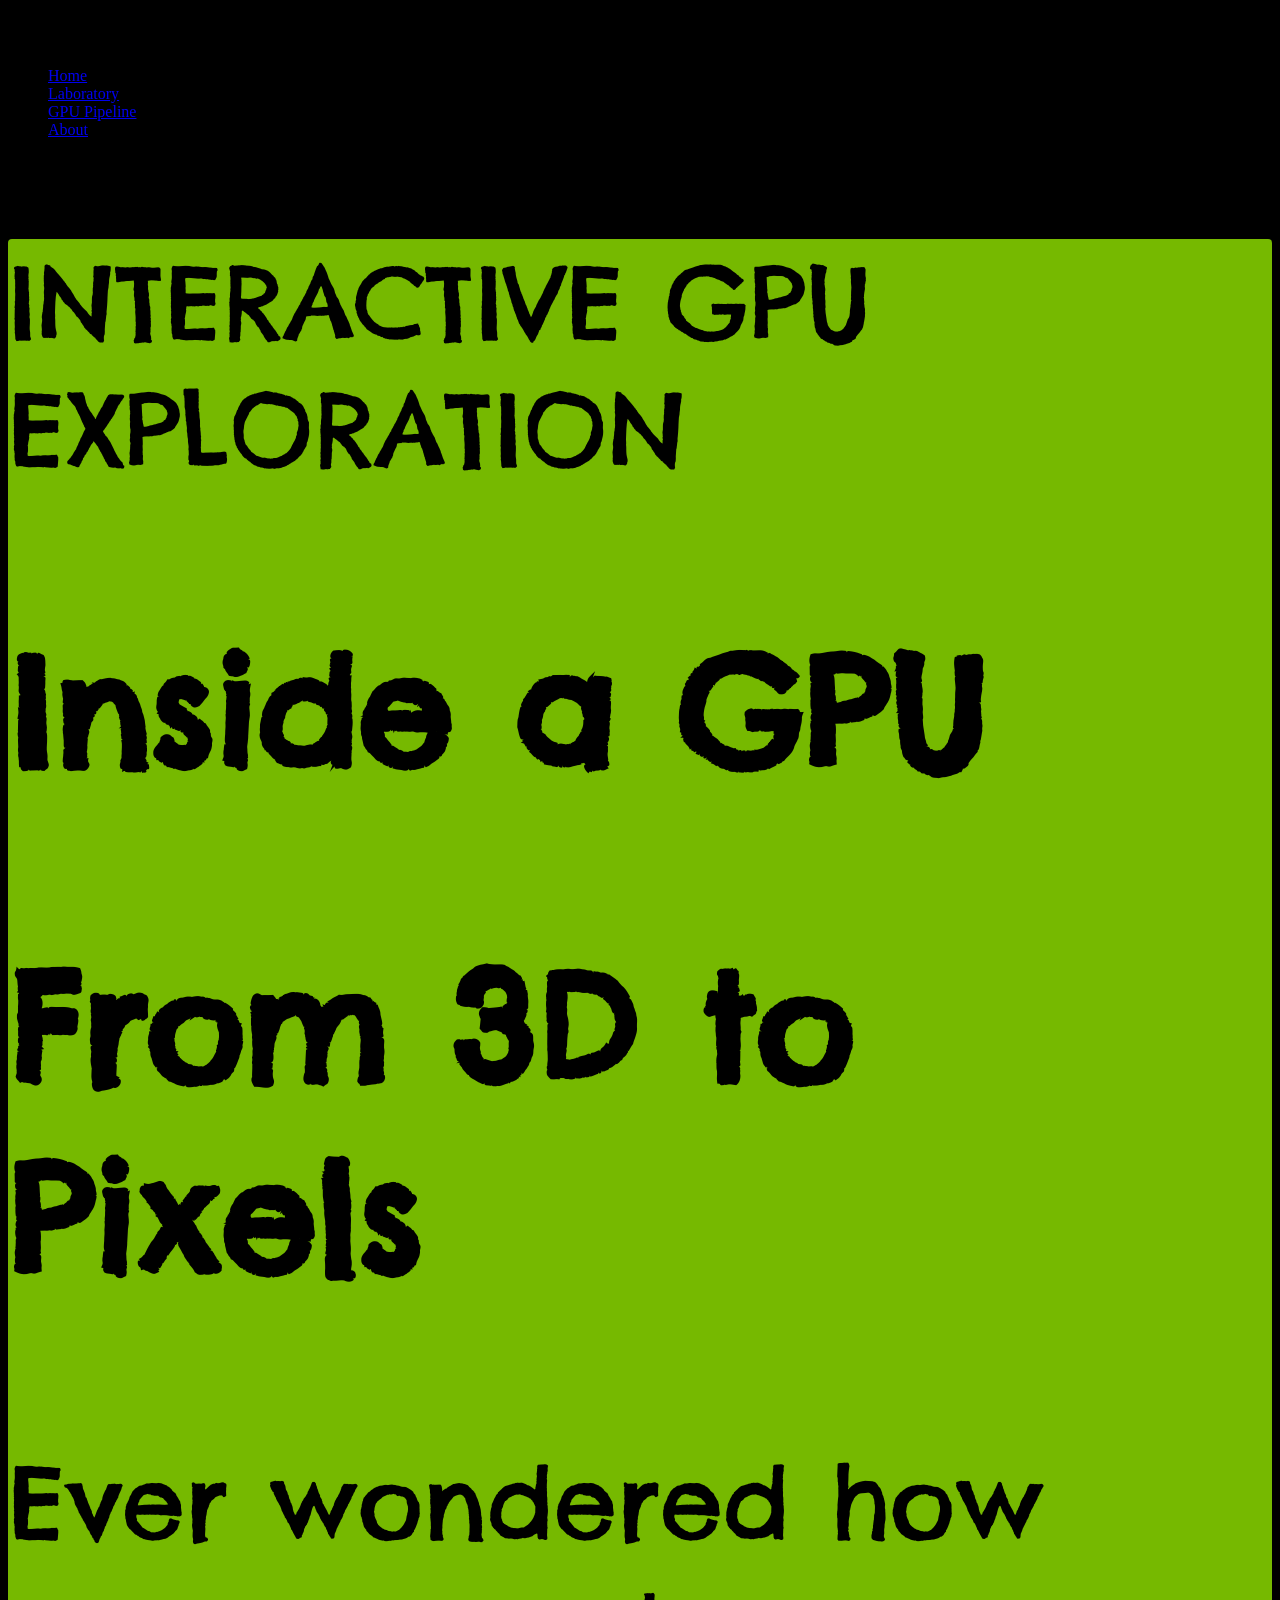
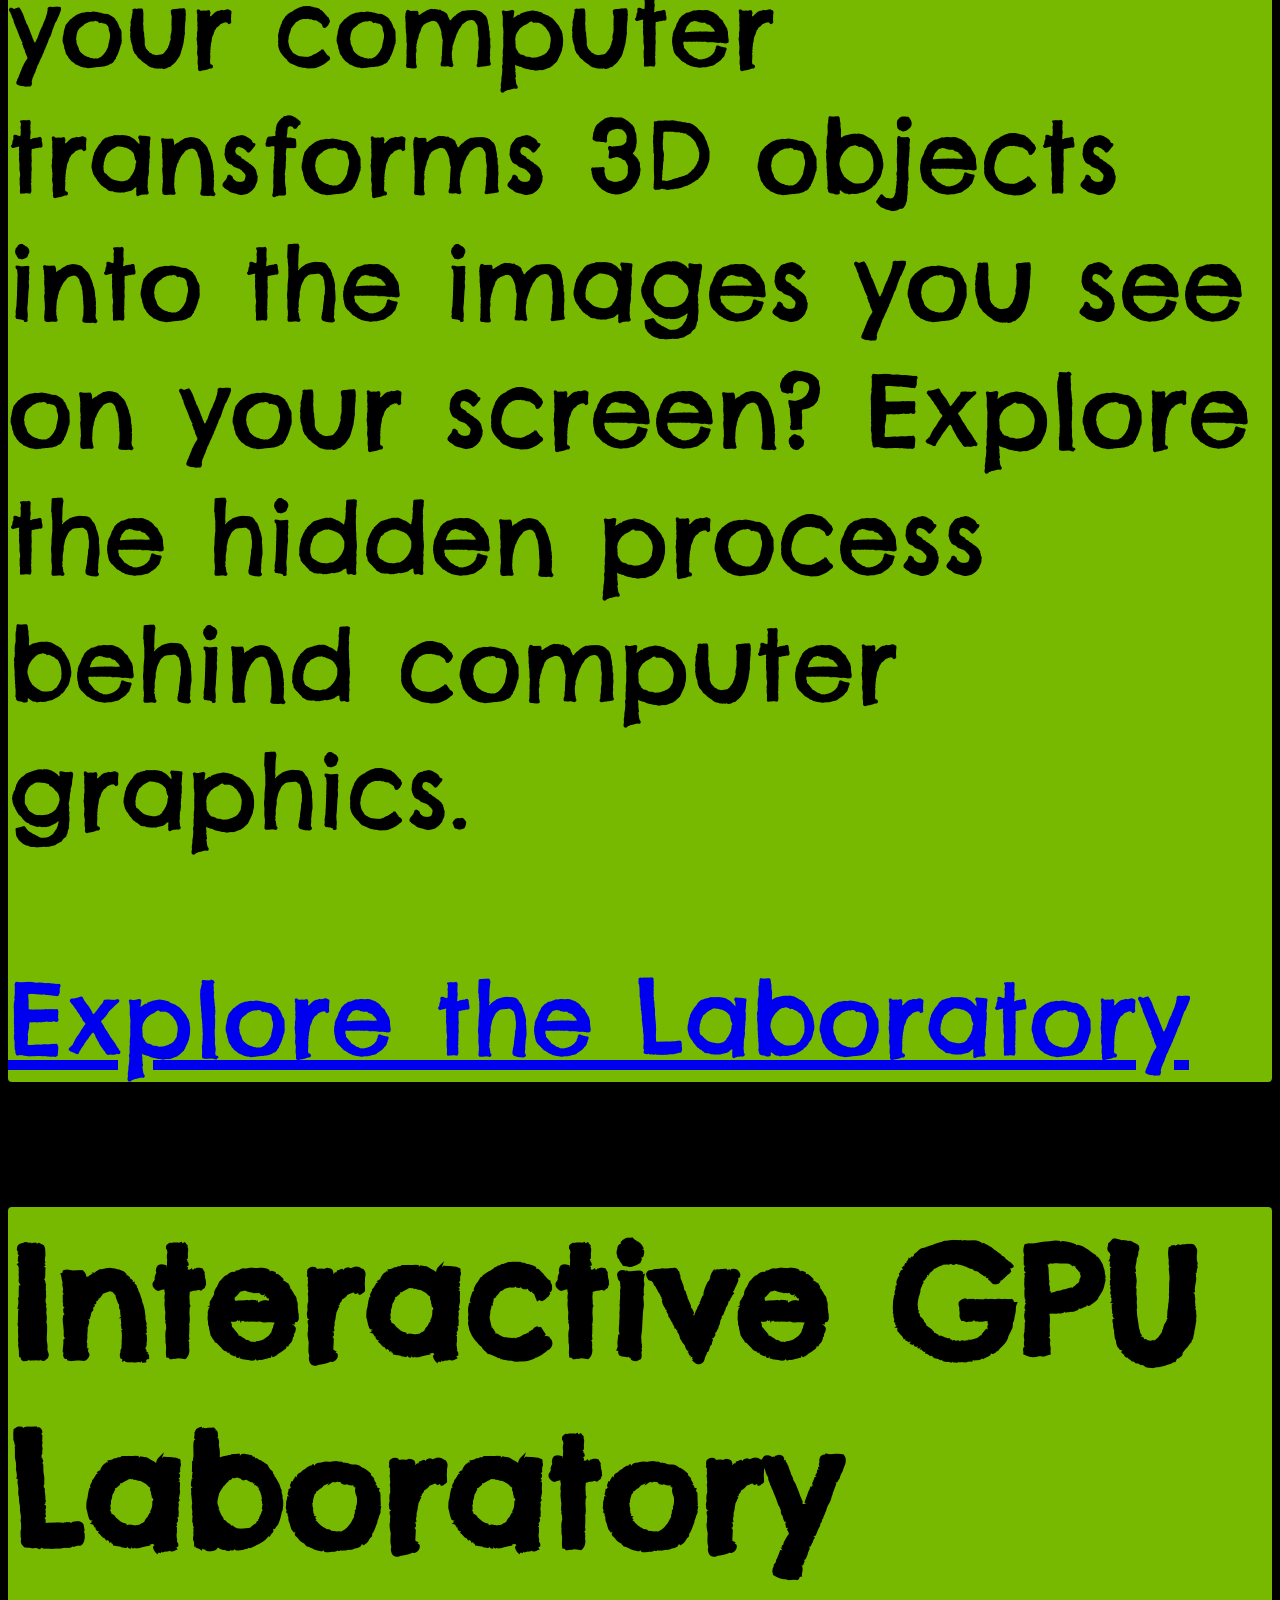
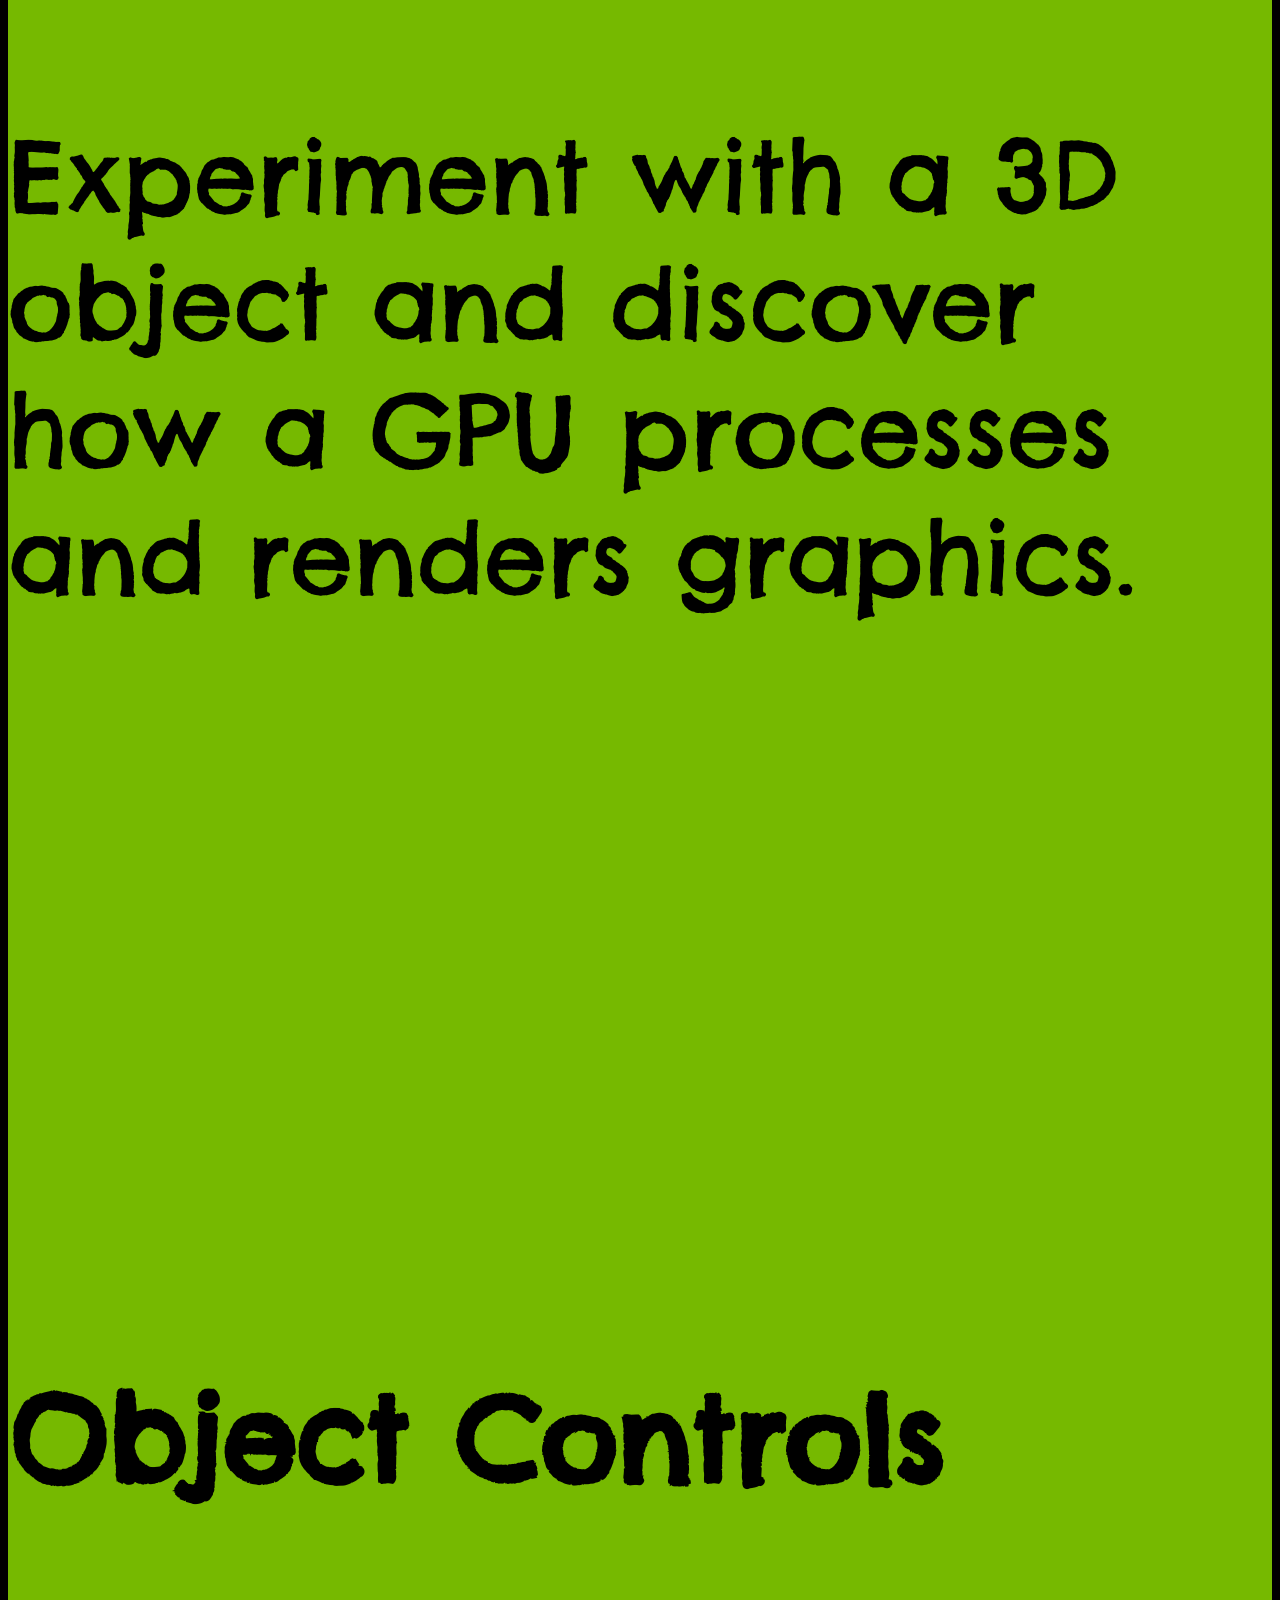
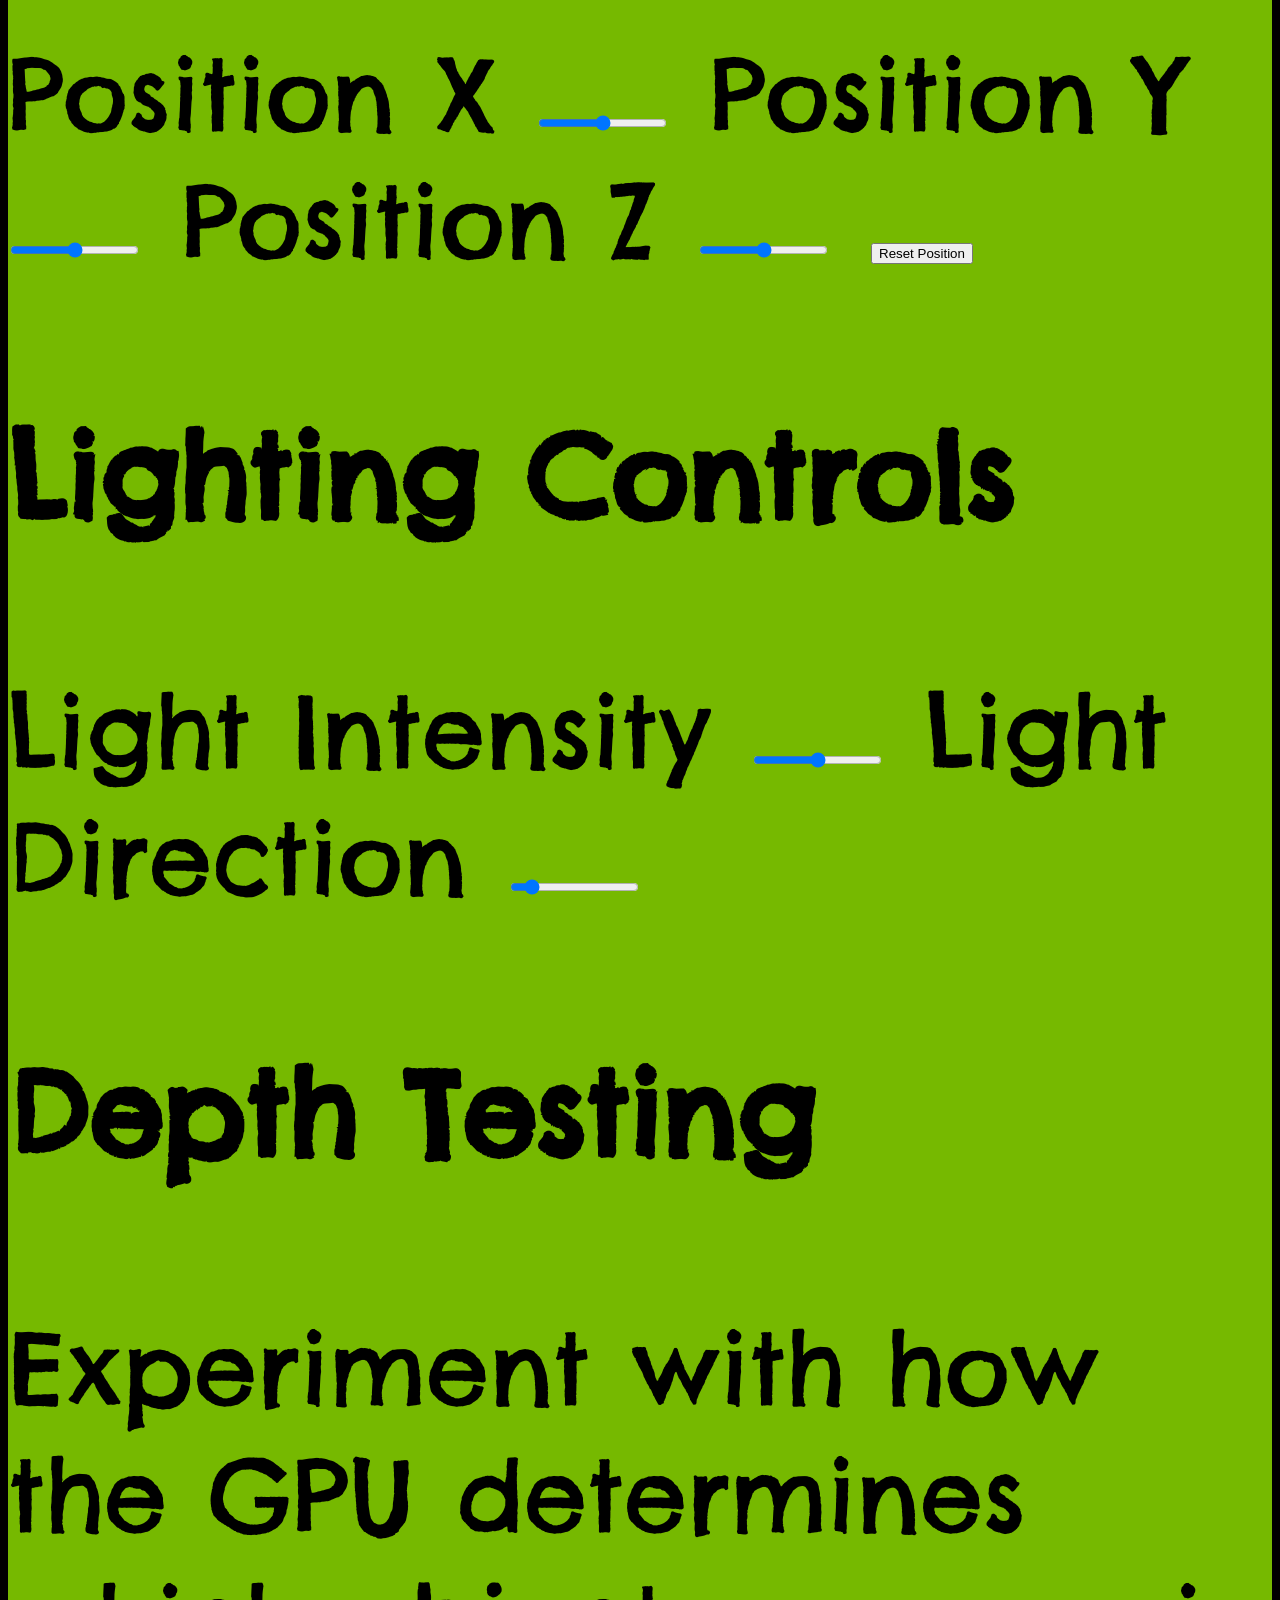
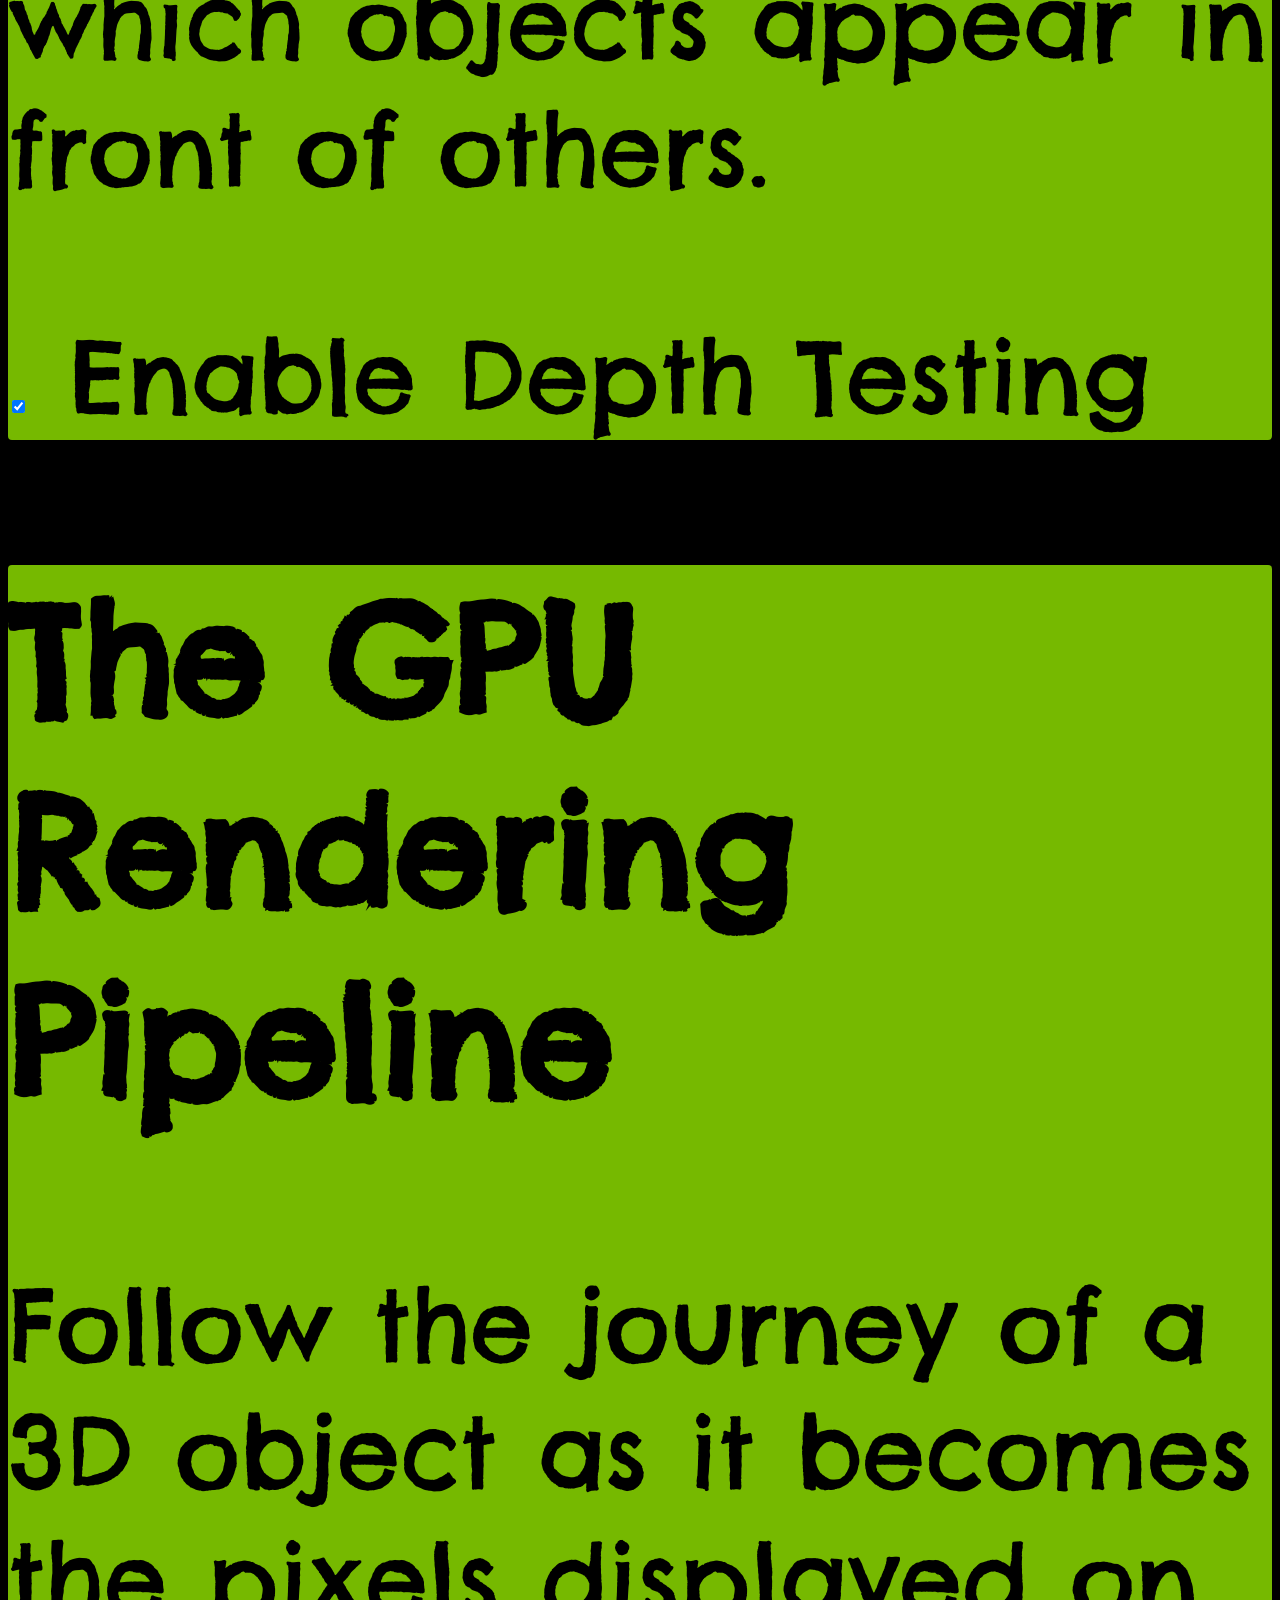
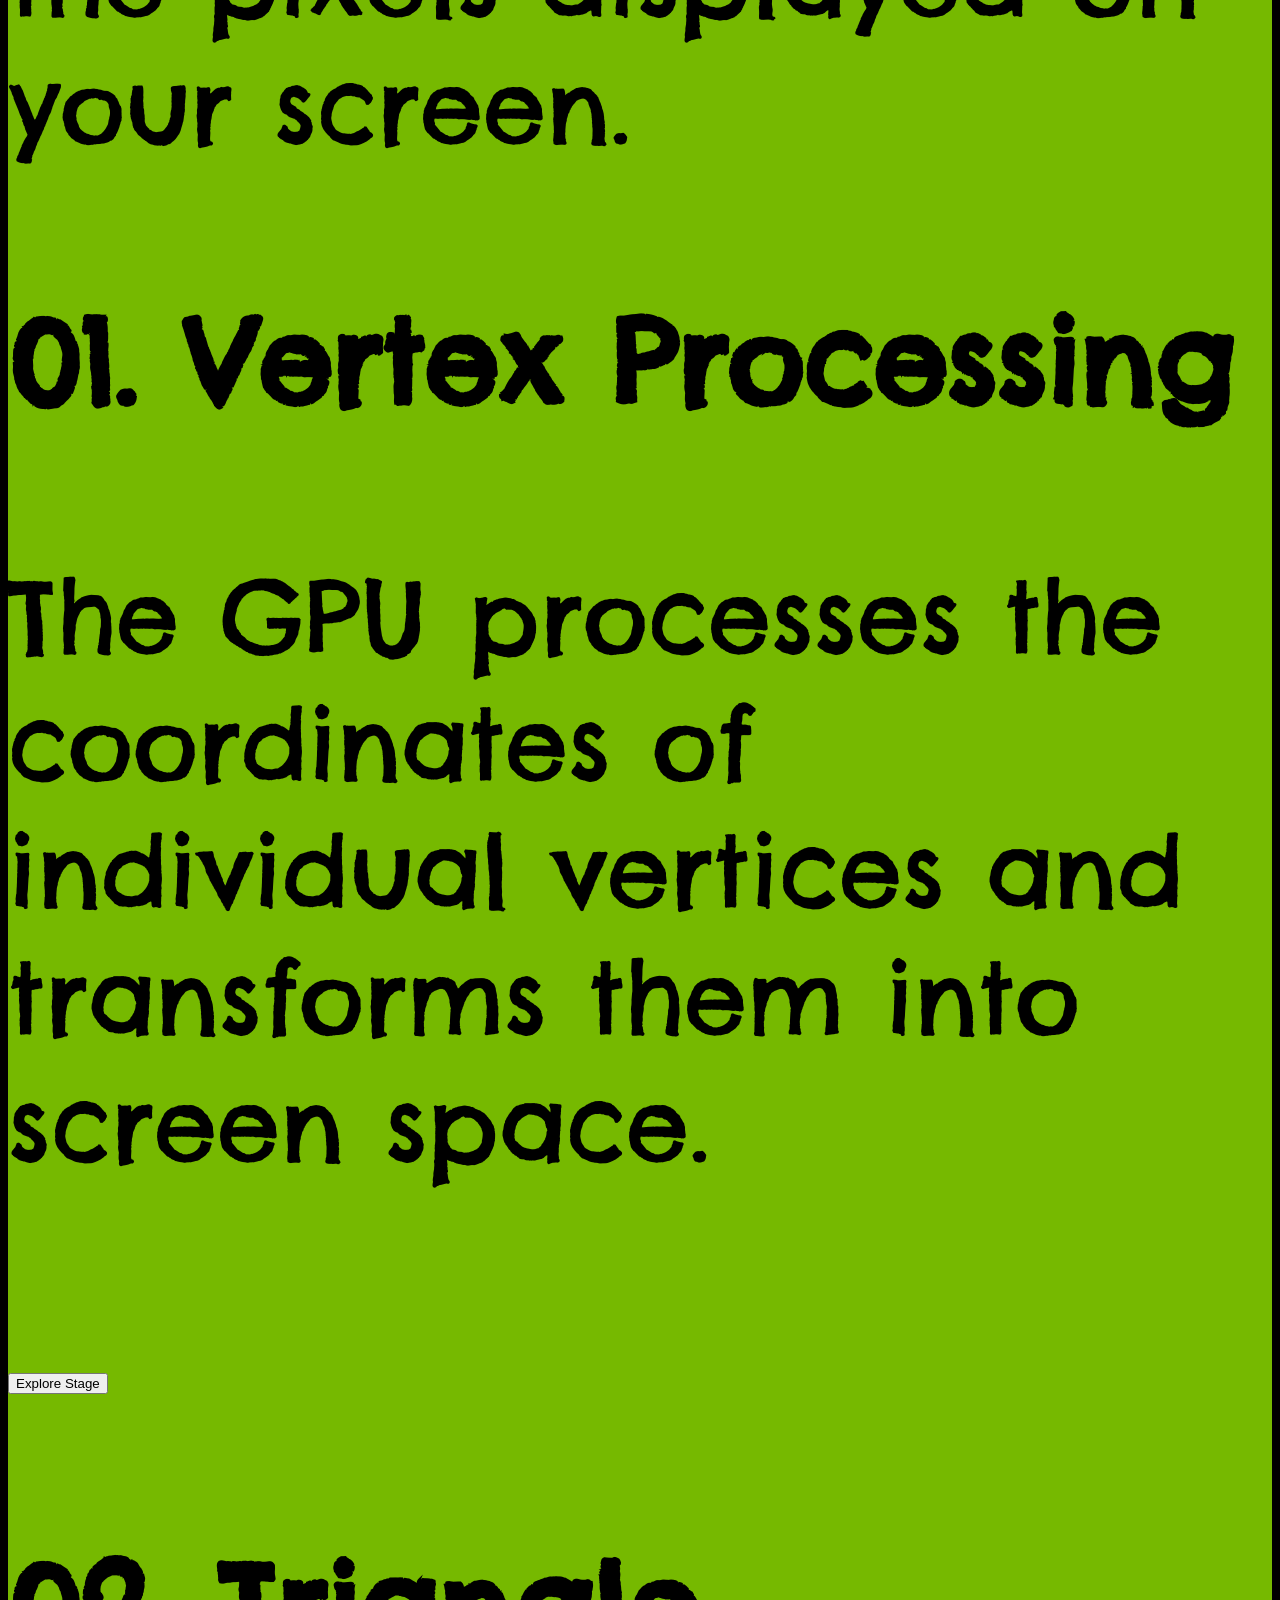
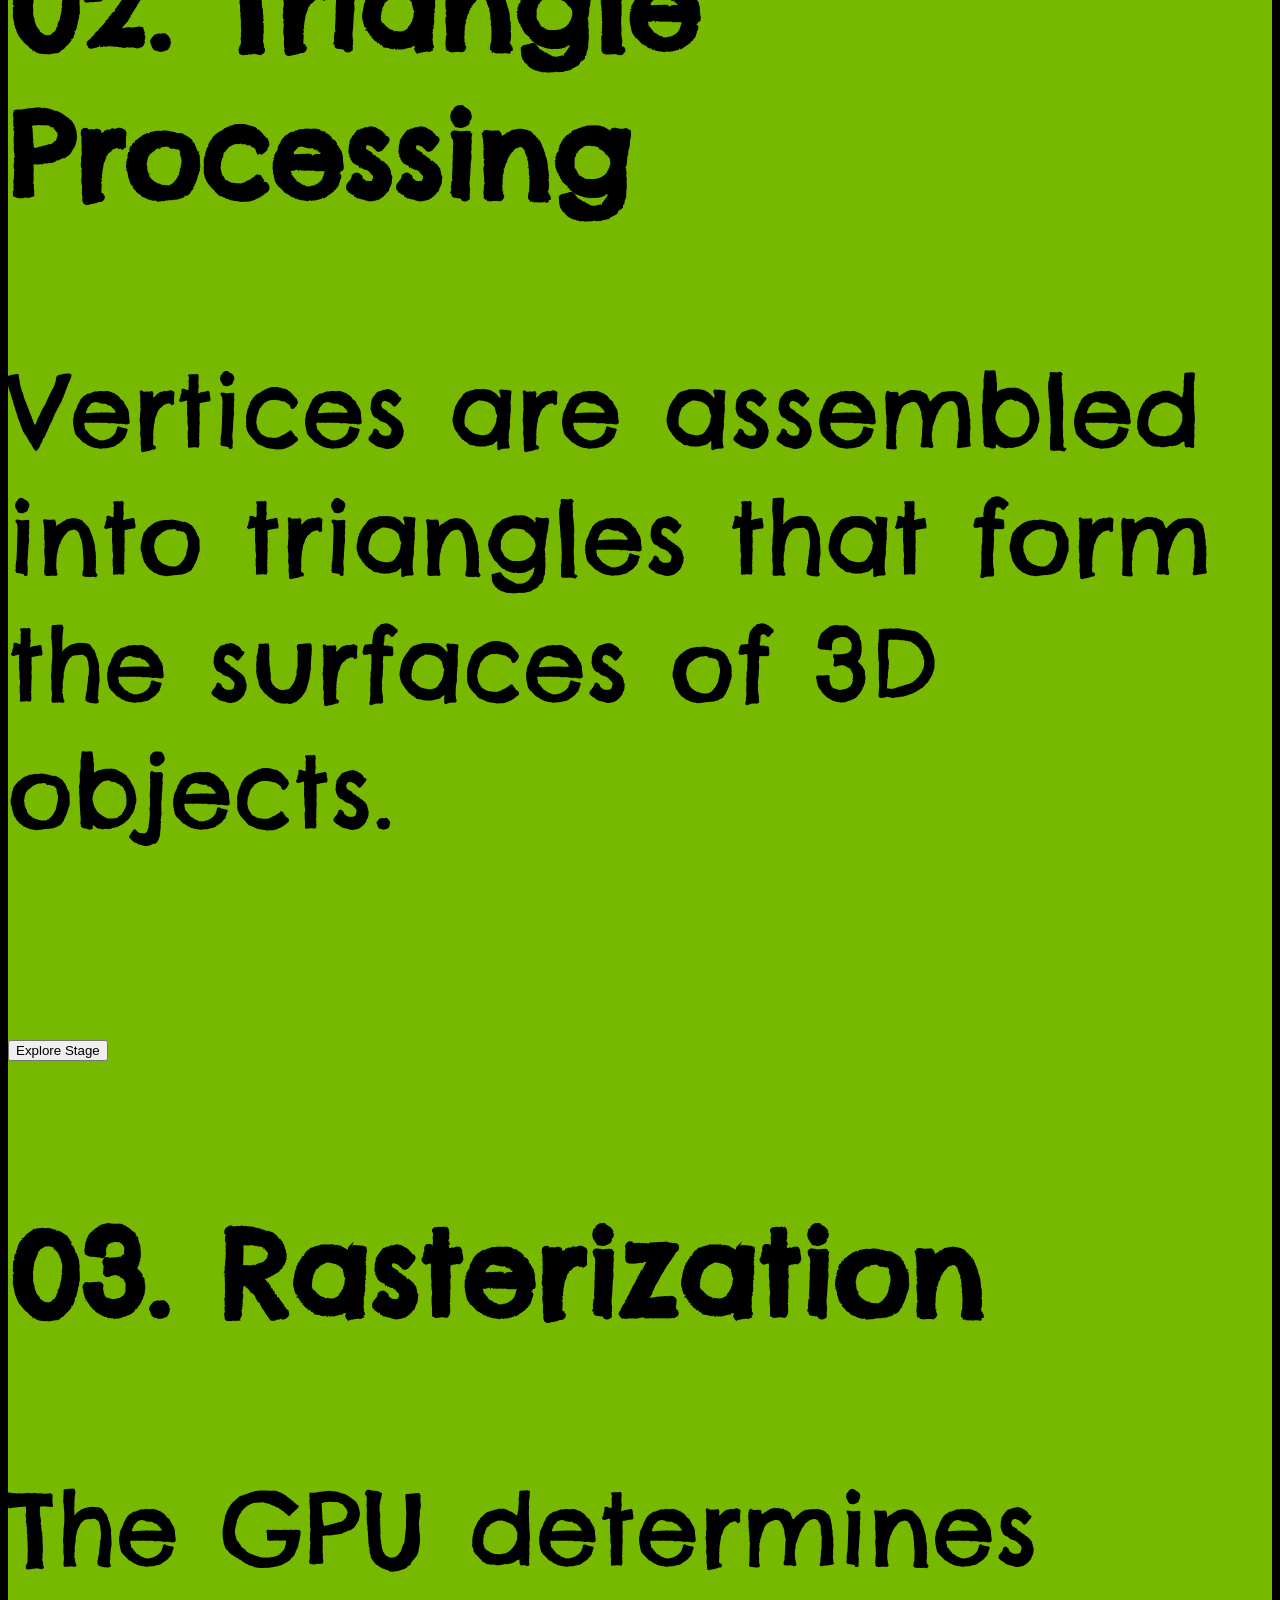
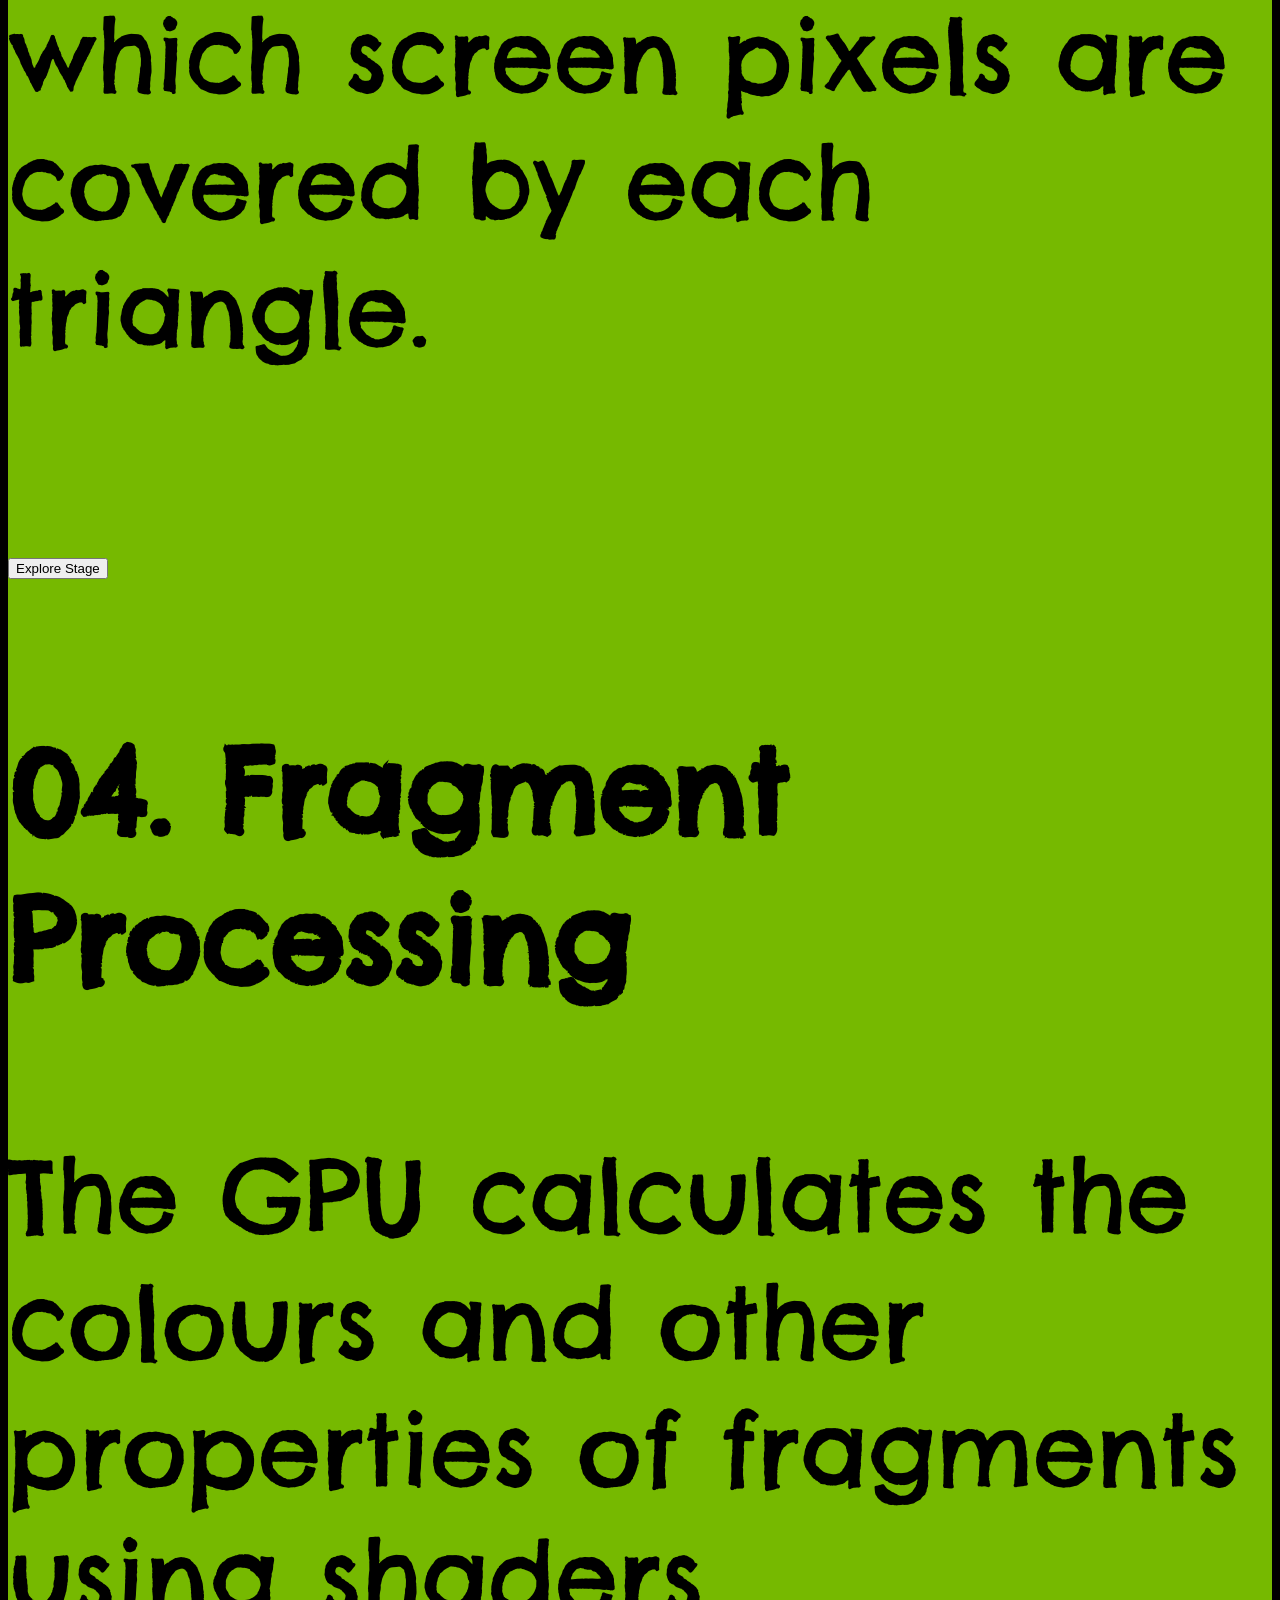
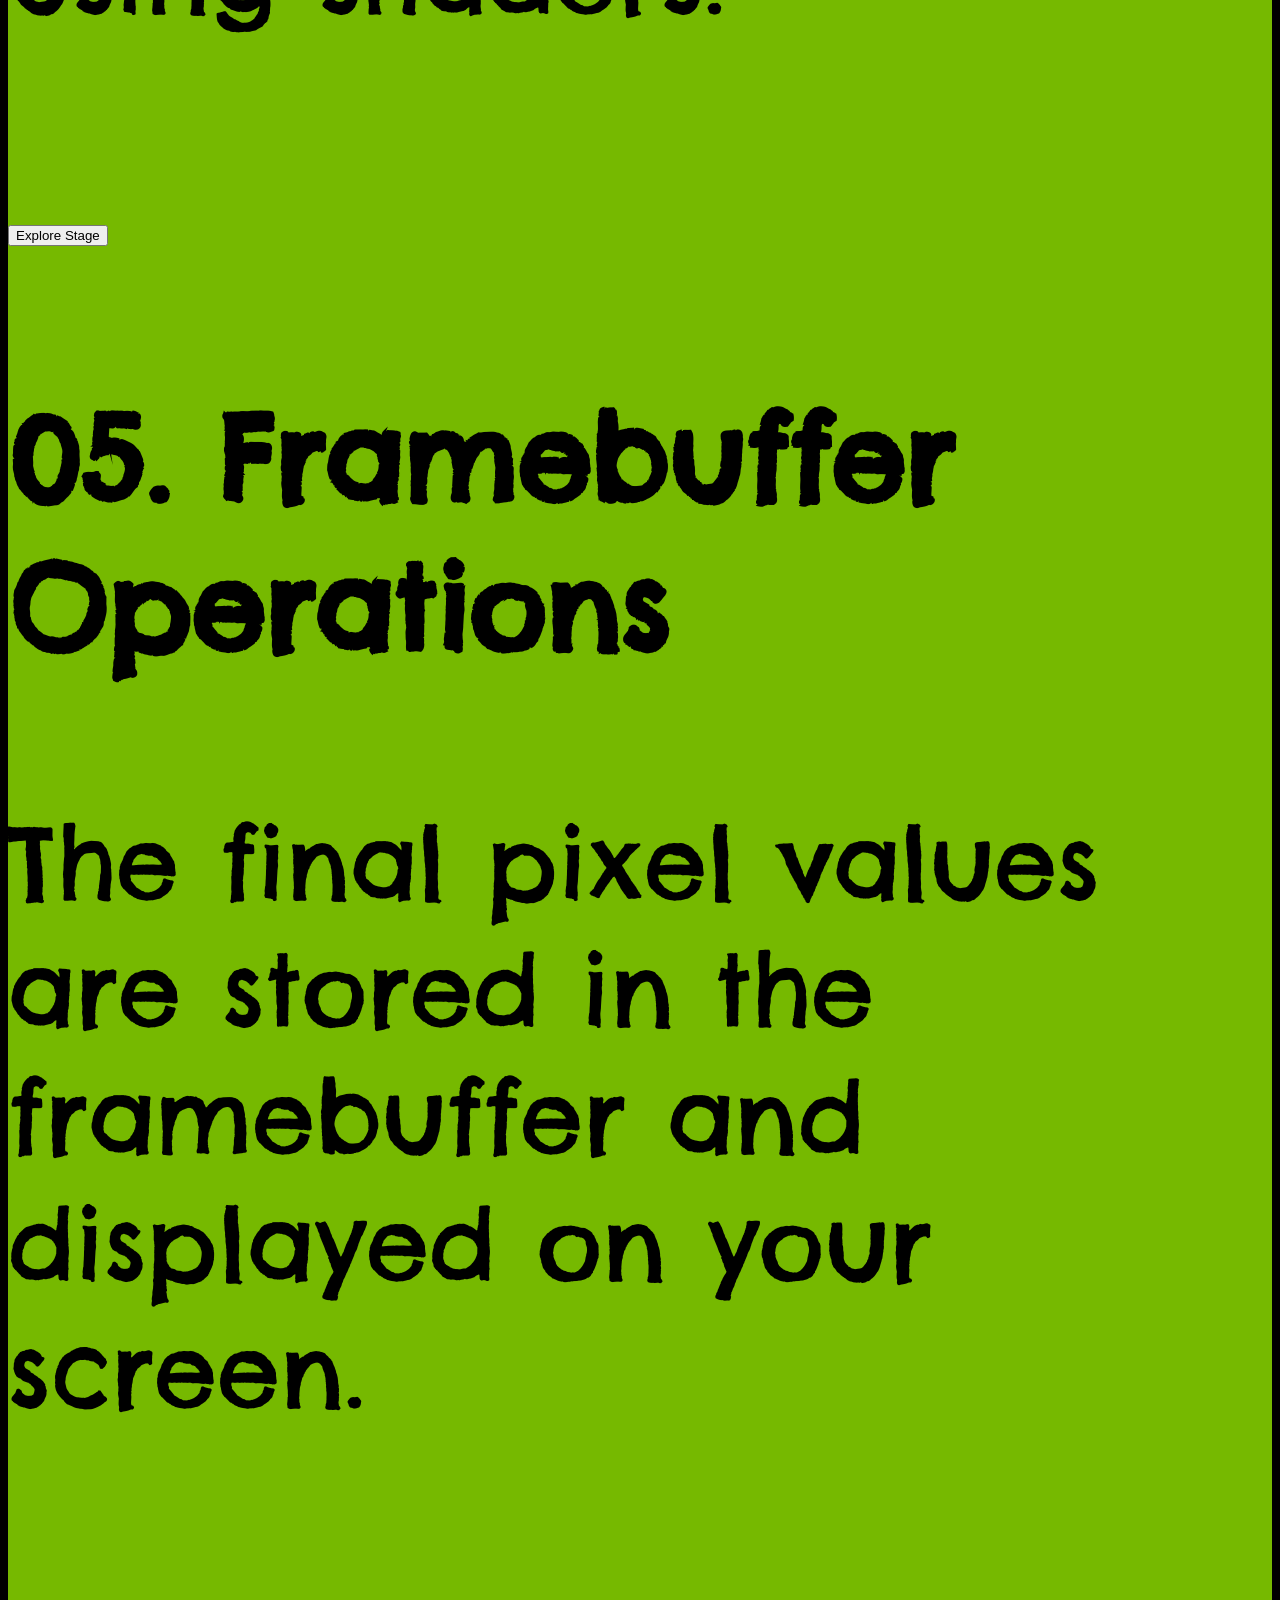
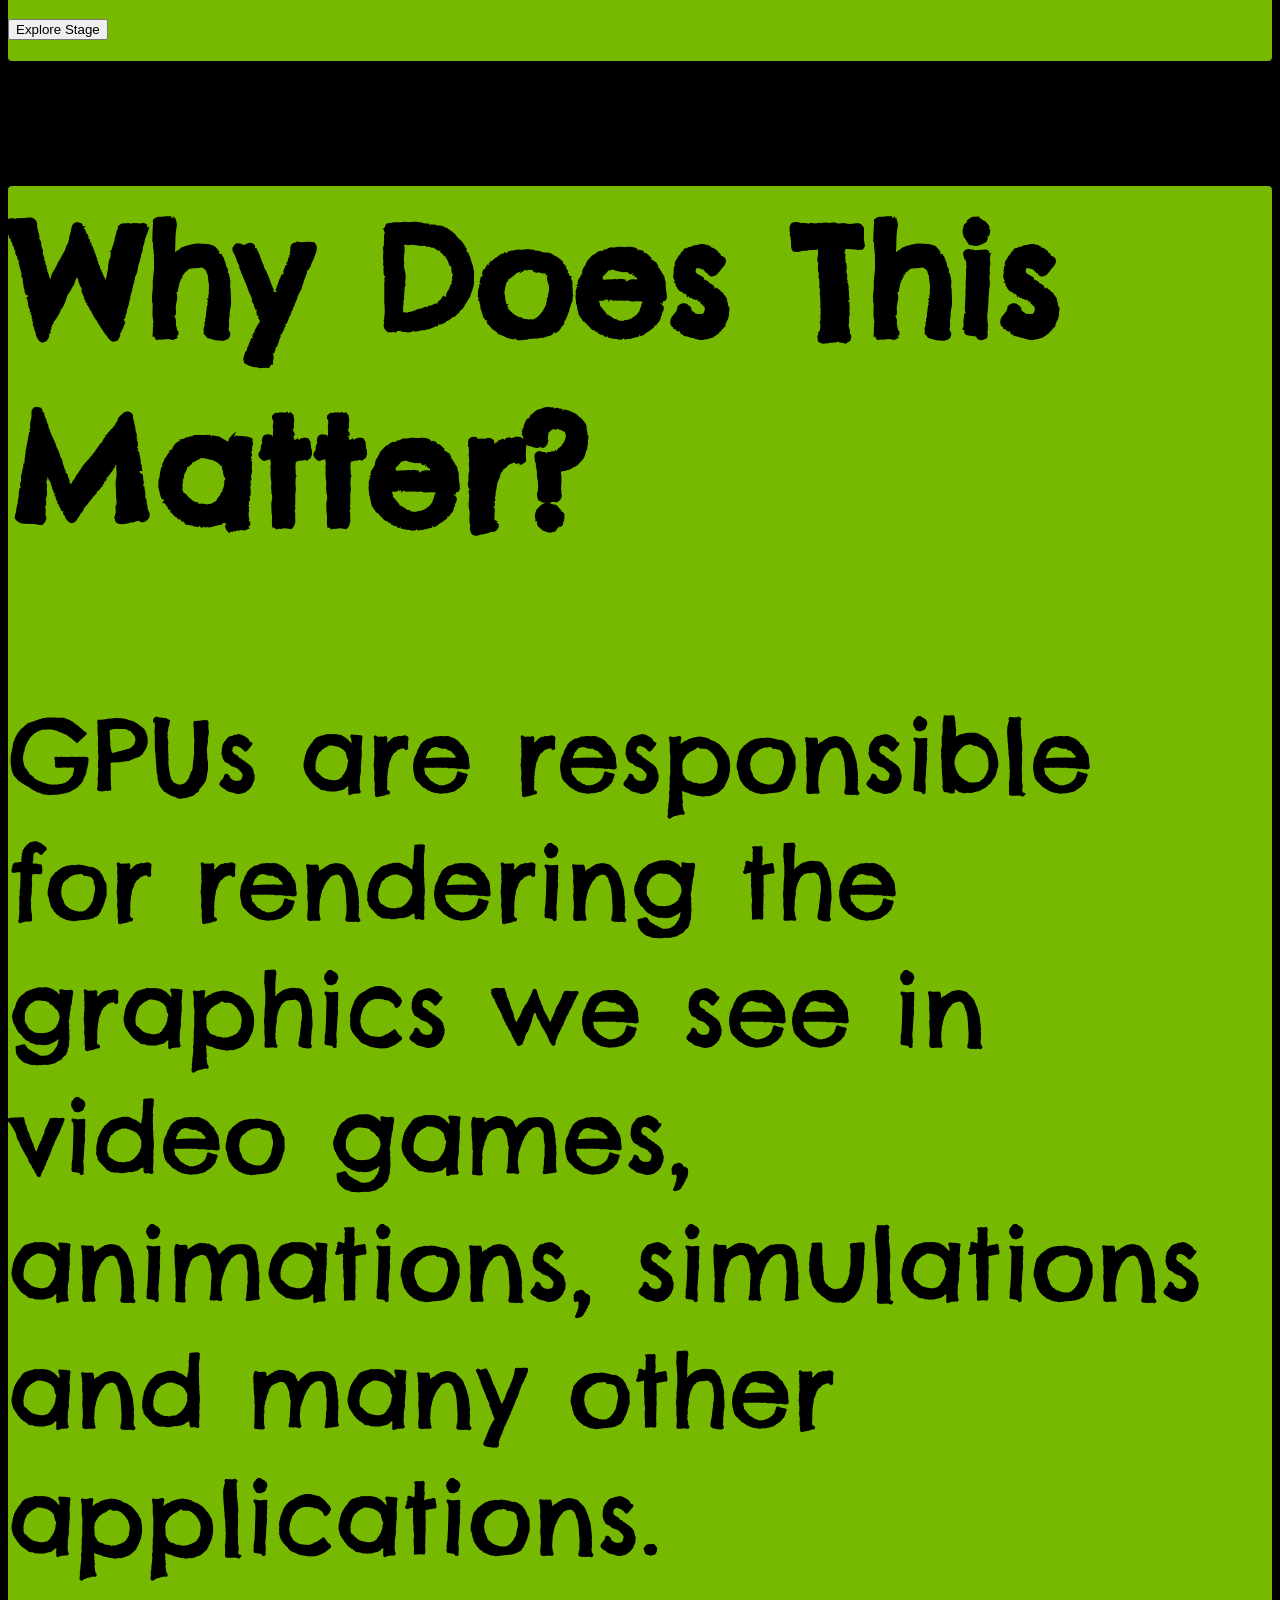
==== index.html @ 5cb792e8 "Added more stuff, developing" ====
<!DOCTYPE html>
<html lang="en">

<head>
    <meta charset="UTF-8">
    <meta name="viewport" content="width=device-width, initial-scale=1.0">

    <title>Inside a GPU | From 3D to Pixels</title>

    <link rel="stylesheet" href="css/style.css">
    <link rel="stylesheet" href="css/font.css">
</head>

<body>

    <!-- NAVBAR -->
    <header>
        <nav>
            <div class="logo">
                <h2>GPU LAB</h2>
            </div>

            <ul>
                <li><a href="#home">Home</a></li>
                <li><a href="#laboratory">Laboratory</a></li>
                <li><a href="#pipeline">GPU Pipeline</a></li>
                <li><a href="#about">About</a></li>
            </ul>
        </nav>
    </header>


    <!-- HERO SECTION -->
    <main>

        <section id="home">

            <p>INTERACTIVE GPU EXPLORATION</p>

            <h1>Inside a GPU</h1>

            <h2>From 3D to Pixels</h2>

            <p>
                Ever wondered how your computer transforms
                3D objects into the images you see on your screen?
                Explore the hidden process behind computer graphics.
            </p>

            <a href="#laboratory">Explore the Laboratory</a>

        </section>


        <!-- GPU LABORATORY -->
        <section id="laboratory">

            <h2>Interactive GPU Laboratory</h2>

            <p>
                Experiment with a 3D object and discover how
                a GPU processes and renders graphics.
            </p>

            <!-- 3D RENDERING AREA -->
            <div id="rendering-area">

                <canvas id="gpuCanvas" width="800" height="500">
                    Your browser does not support canvas.
                </canvas>

            </div>


            <!-- OBJECT CONTROLS -->
            <div id="object-controls">

                <h3>Object Controls</h3>

                <label for="positionX">Position X</label>
                <input type="range" id="positionX"
                    min="-5" max="5" value="0" step="0.1">

                <label for="positionY">Position Y</label>
                <input type="range" id="positionY"
                    min="-5" max="5" value="0" step="0.1">

                <label for="positionZ">Position Z</label>
                <input type="range" id="positionZ"
                    min="-10" max="10" value="0" step="0.1">

                <button id="resetObject">Reset Position</button>

            </div>


            <!-- LIGHTING CONTROLS -->
            <div id="lighting-controls">

                <h3>Lighting Controls</h3>

                <label for="lightIntensity">Light Intensity</label>
                <input type="range" id="lightIntensity"
                    min="0" max="100" value="50">

                <label for="lightDirection">Light Direction</label>
                <input type="range" id="lightDirection"
                    min="0" max="360" value="45">

            </div>


            <!-- DEPTH TESTING -->
            <div id="depth-controls">

                <h3>Depth Testing</h3>

                <p>
                    Experiment with how the GPU determines
                    which objects appear in front of others.
                </p>

                <label>
                    <input type="checkbox" id="depthTest" checked>
                    Enable Depth Testing
                </label>

            </div>

        </section>


        <!-- GPU PIPELINE -->
        <section id="pipeline">

            <h2>The GPU Rendering Pipeline</h2>

            <p>
                Follow the journey of a 3D object as it becomes
                the pixels displayed on your screen.
            </p>


            <div class="pipeline-stage" id="vertex-processing">

                <h3>01. Vertex Processing</h3>

                <p>
                    The GPU processes the coordinates of individual
                    vertices and transforms them into screen space.
                </p>

                <button class="stage-button" data-stage="vertex">
                    Explore Stage
                </button>

            </div>


            <div class="pipeline-stage" id="triangle-processing">

                <h3>02. Triangle Processing</h3>

                <p>
                    Vertices are assembled into triangles that
                    form the surfaces of 3D objects.
                </p>

                <button class="stage-button" data-stage="triangle">
                    Explore Stage
                </button>

            </div>


            <div class="pipeline-stage" id="rasterization">

                <h3>03. Rasterization</h3>

                <p>
                    The GPU determines which screen pixels
                    are covered by each triangle.
                </p>

                <button class="stage-button" data-stage="rasterization">
                    Explore Stage
                </button>

            </div>


            <div class="pipeline-stage" id="fragment-processing">

                <h3>04. Fragment Processing</h3>

                <p>
                    The GPU calculates the colours and other
                    properties of fragments using shaders.
                </p>

                <button class="stage-button" data-stage="fragment">
                    Explore Stage
                </button>

            </div>


            <div class="pipeline-stage" id="framebuffer">

                <h3>05. Framebuffer Operations</h3>

                <p>
                    The final pixel values are stored in the
                    framebuffer and displayed on your screen.
                </p>

                <button class="stage-button" data-stage="framebuffer">
                    Explore Stage
                </button>

            </div>

        </section>


        <!-- LEARNING SECTION -->
        <section id="about">

            <h2>Why Does This Matter?</h2>

            <p>
                GPUs are responsible for rendering the graphics
                we see in video games, animations, simulations
                and many other applications.
            </p>

            <p>
                Understanding the rendering pipeline helps reveal
                how complex 3D scenes become the 2D images
                displayed on our screens.
            </p>

        </section>

    </main>


    <!-- FOOTER -->
    <footer>

        <h3>GPU LAB</h3>

        <p>Inside a GPU — From 3D to Pixels</p>

        <p>Created for the Global Virtual Hackathon 2026.</p>

    </footer>

</body>
</html>
---- css/style.css ----
body{
    background-color: black;
}
section{
    background-color: #76B900;
    border-radius: 4px;
}
---- css/font.css ----
@import url('https://fonts.googleapis.com/css2?family=Agrave+Pro:wght@100..700&family=Chelsea+Market&display=swap');

section{
    font-family: "Chelsea Market", system-ui;
    font-size: 100px;
    font-style: large
}
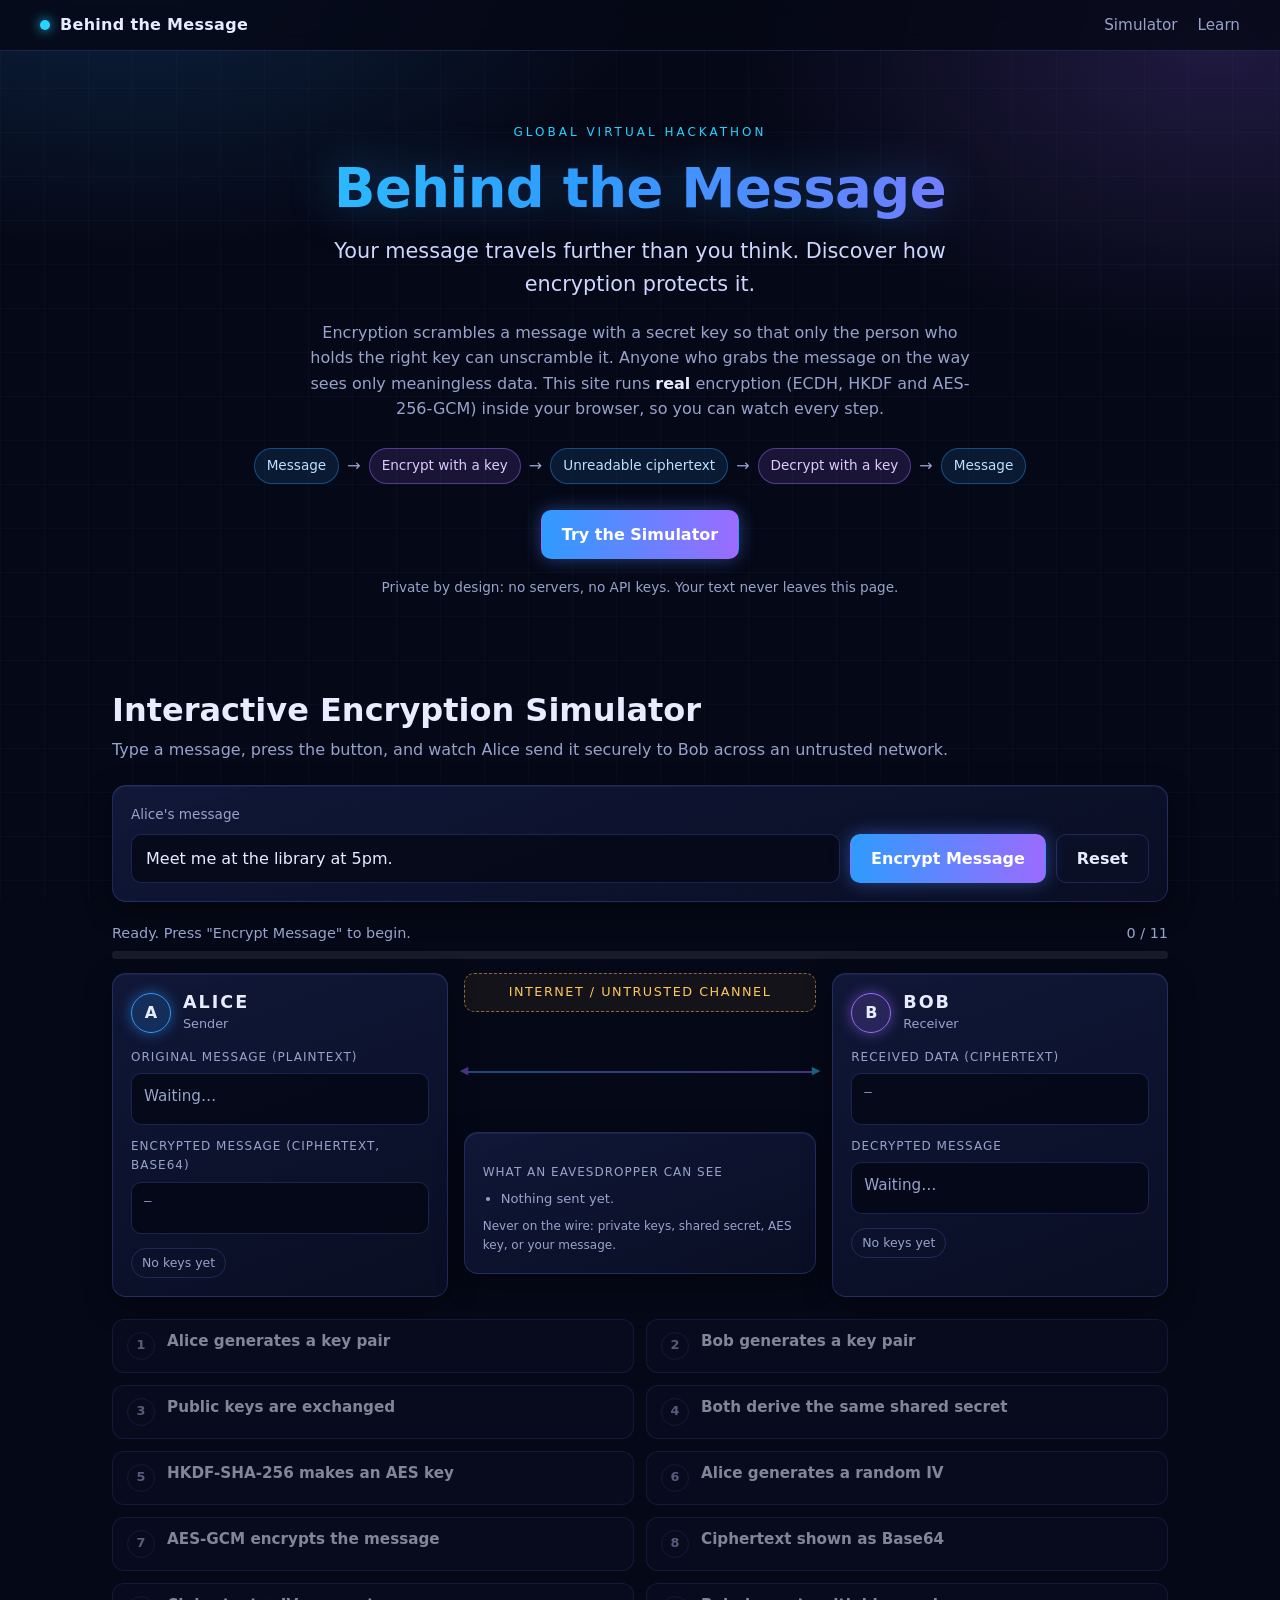
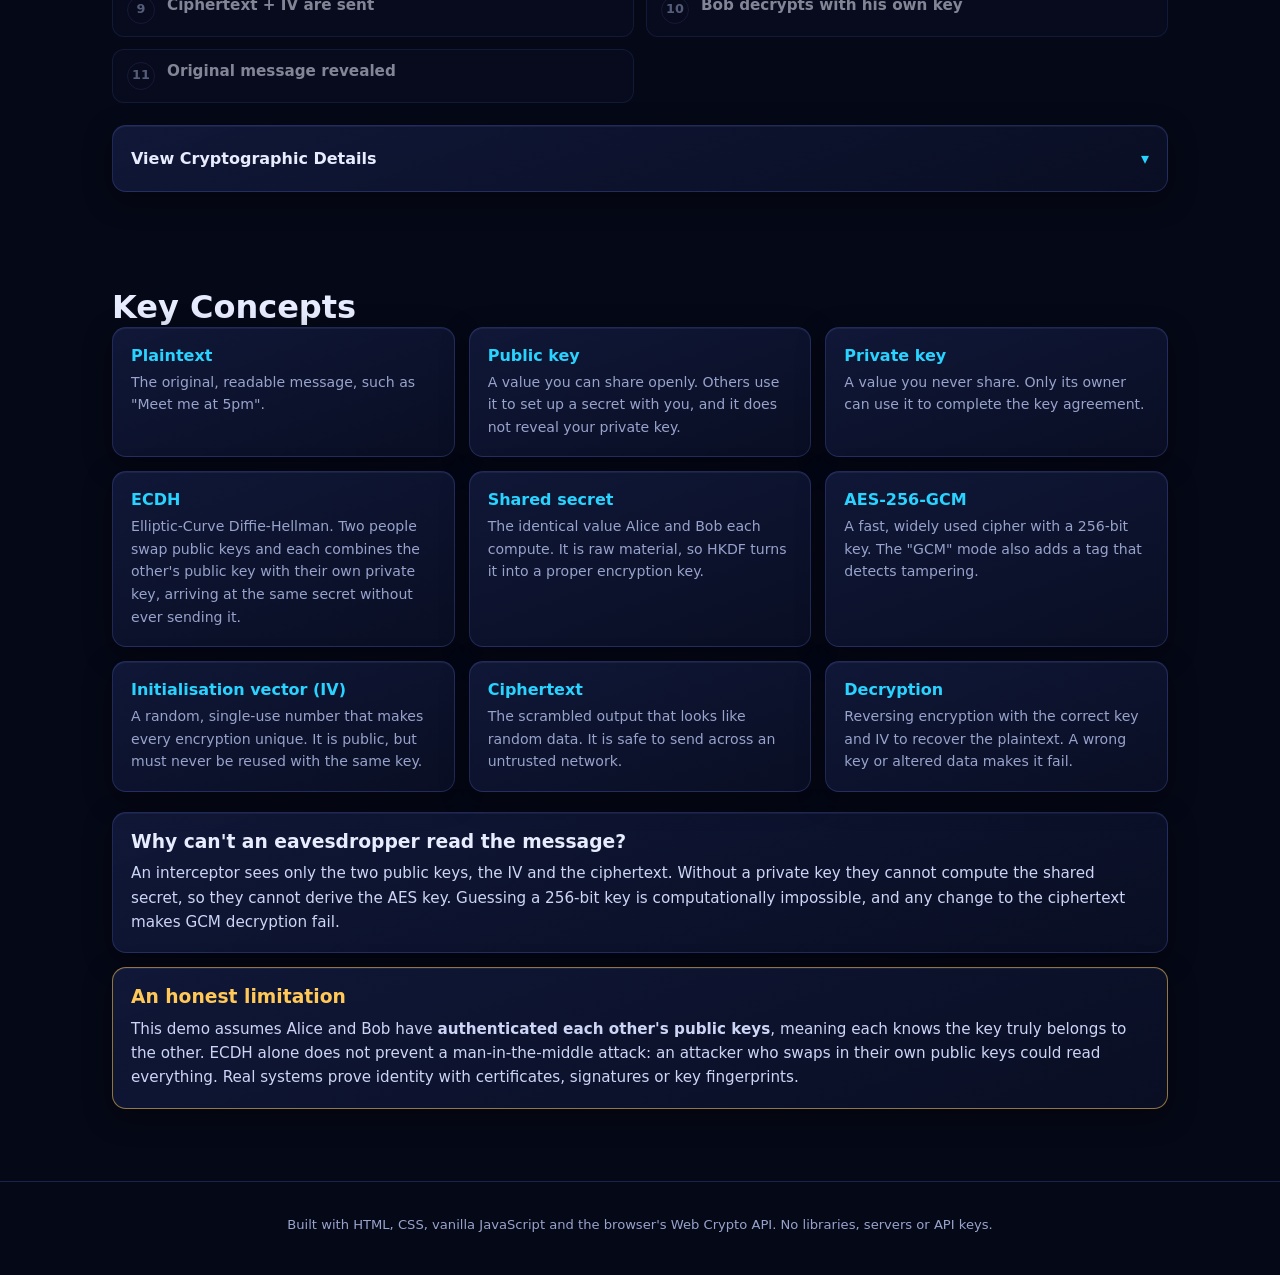
==== commit b9bfde5a: "Many updates" ====
--- a/index.html
+++ b/index.html
@@ -1,261 +1,213 @@
-
-<!DOCTYPE html>
-<html lang="en">
-
-<head>
-    <meta charset="UTF-8">
-    <meta name="viewport" content="width=device-width, initial-scale=1.0">
-
-    <title>Inside a GPU | From 3D to Pixels</title>
-
-    <link rel="stylesheet" href="css/style.css">
-    <link rel="stylesheet" href="css/font.css">
-</head>
-
-<body>
-
-    <!-- NAVBAR -->
-    <header>
-        <nav>
-            <div class="logo">
-                <h2>GPU LAB</h2>
-            </div>
-
-            <ul>
-                <li><a href="#home">Home</a></li>
-                <li><a href="#laboratory">Laboratory</a></li>
-                <li><a href="#pipeline">GPU Pipeline</a></li>
-                <li><a href="#about">About</a></li>
-            </ul>
-        </nav>
-    </header>
-
-
-    <!-- HERO SECTION -->
-    <main>
-
-        <section id="home">
-
-            <p>INTERACTIVE GPU EXPLORATION</p>
-
-            <h1>Inside a GPU</h1>
-
-            <h2>From 3D to Pixels</h2>
-
-            <p>
-                Ever wondered how your computer transforms
-                3D objects into the images you see on your screen?
-                Explore the hidden process behind computer graphics.
-            </p>
-
-            <a href="#laboratory">Explore the Laboratory</a>
-
-        </section>
-
-
-        <!-- GPU LABORATORY -->
-        <section id="laboratory">
-
-            <h2>Interactive GPU Laboratory</h2>
-
-            <p>
-                Experiment with a 3D object and discover how
-                a GPU processes and renders graphics.
-            </p>
-
-            <!-- 3D RENDERING AREA -->
-            <div id="rendering-area">
-
-                <canvas id="gpuCanvas" width="800" height="500">
-                    Your browser does not support canvas.
-                </canvas>
-
-            </div>
-
-
-            <!-- OBJECT CONTROLS -->
-            <div id="object-controls">
-
-                <h3>Object Controls</h3>
-
-                <label for="positionX">Position X</label>
-                <input type="range" id="positionX"
-                    min="-5" max="5" value="0" step="0.1">
-
-                <label for="positionY">Position Y</label>
-                <input type="range" id="positionY"
-                    min="-5" max="5" value="0" step="0.1">
-
-                <label for="positionZ">Position Z</label>
-                <input type="range" id="positionZ"
-                    min="-10" max="10" value="0" step="0.1">
-
-                <button id="resetObject">Reset Position</button>
-
-            </div>
-
-
-            <!-- LIGHTING CONTROLS -->
-            <div id="lighting-controls">
-
-                <h3>Lighting Controls</h3>
-
-                <label for="lightIntensity">Light Intensity</label>
-                <input type="range" id="lightIntensity"
-                    min="0" max="100" value="50">
-
-                <label for="lightDirection">Light Direction</label>
-                <input type="range" id="lightDirection"
-                    min="0" max="360" value="45">
-
-            </div>
-
-
-            <!-- DEPTH TESTING -->
-            <div id="depth-controls">
-
-                <h3>Depth Testing</h3>
-
-                <p>
-                    Experiment with how the GPU determines
-                    which objects appear in front of others.
-                </p>
-
-                <label>
-                    <input type="checkbox" id="depthTest" checked>
-                    Enable Depth Testing
-                </label>
-
-            </div>
-
-        </section>
-
-
-        <!-- GPU PIPELINE -->
-        <section id="pipeline">
-
-            <h2>The GPU Rendering Pipeline</h2>
-
-            <p>
-                Follow the journey of a 3D object as it becomes
-                the pixels displayed on your screen.
-            </p>
-
-
-            <div class="pipeline-stage" id="vertex-processing">
-
-                <h3>01. Vertex Processing</h3>
-
-                <p>
-                    The GPU processes the coordinates of individual
-                    vertices and transforms them into screen space.
-                </p>
-
-                <button class="stage-button" data-stage="vertex">
-                    Explore Stage
-                </button>
-
-            </div>
-
-
-            <div class="pipeline-stage" id="triangle-processing">
-
-                <h3>02. Triangle Processing</h3>
-
-                <p>
-                    Vertices are assembled into triangles that
-                    form the surfaces of 3D objects.
-                </p>
-
-                <button class="stage-button" data-stage="triangle">
-                    Explore Stage
-                </button>
-
-            </div>
-
-
-            <div class="pipeline-stage" id="rasterization">
-
-                <h3>03. Rasterization</h3>
-
-                <p>
-                    The GPU determines which screen pixels
-                    are covered by each triangle.
-                </p>
-
-                <button class="stage-button" data-stage="rasterization">
-                    Explore Stage
-                </button>
-
-            </div>
-
-
-            <div class="pipeline-stage" id="fragment-processing">
-
-                <h3>04. Fragment Processing</h3>
-
-                <p>
-                    The GPU calculates the colours and other
-                    properties of fragments using shaders.
-                </p>
-
-                <button class="stage-button" data-stage="fragment">
-                    Explore Stage
-                </button>
-
-            </div>
-
-
-            <div class="pipeline-stage" id="framebuffer">
-
-                <h3>05. Framebuffer Operations</h3>
-
-                <p>
-                    The final pixel values are stored in the
-                    framebuffer and displayed on your screen.
-                </p>
-
-                <button class="stage-button" data-stage="framebuffer">
-                    Explore Stage
-                </button>
-
-            </div>
-
-        </section>
-
-
-        <!-- LEARNING SECTION -->
-        <section id="about">
-
-            <h2>Why Does This Matter?</h2>
-
-            <p>
-                GPUs are responsible for rendering the graphics
-                we see in video games, animations, simulations
-                and many other applications.
-            </p>
-
-            <p>
-                Understanding the rendering pipeline helps reveal
-                how complex 3D scenes become the 2D images
-                displayed on our screens.
-            </p>
-
-        </section>
-
-    </main>
-
-
-    <!-- FOOTER -->
-    <footer>
-
-        <h3>GPU LAB</h3>
-
-        <p>Inside a GPU — From 3D to Pixels</p>
-
-        <p>Created for the Global Virtual Hackathon 2026.</p>
-
-    </footer>
-
-</body>
-</html>
+<!DOCTYPE html>
+<html lang="en">
+<head>
+  <meta charset="UTF-8">
+  <meta name="viewport" content="width=device-width, initial-scale=1">
+  <!-- Everything runs locally. This policy forbids any network request, so a message can never leave the page. -->
+  <meta http-equiv="Content-Security-Policy" content="default-src 'none'; script-src 'self'; style-src 'self'; img-src 'self' data:; connect-src 'none'; base-uri 'none'; form-action 'none'">
+  <meta name="description" content="Behind the Message: an interactive demo of real ECDH + HKDF + AES-256-GCM encryption using the browser's Web Crypto API.">
+  <title>Behind the Message: How Encryption Works</title>
+  <link rel="icon" href="data:image/svg+xml,%3Csvg xmlns='http://www.w3.org/2000/svg' viewBox='0 0 32 32'%3E%3Crect width='32' height='32' rx='8' fill='%230a1030'/%3E%3Cpath d='M10 14v-3a6 6 0 0 1 12 0v3h1v10H9V14zm3 0h6v-3a3 3 0 0 0-6 0z' fill='%2339a0ff'/%3E%3C/svg%3E">
+  <!-- Styles (frontend look): load order matters -->
+  <link rel="stylesheet" href="css/style.css">
+  <link rel="stylesheet" href="css/fonts.css">
+  <link rel="stylesheet" href="css/layout.css">
+  <link rel="stylesheet" href="css/components.css">
+  <link rel="stylesheet" href="css/animations.css">
+  <link rel="stylesheet" href="css/learn.css">
+  <link rel="stylesheet" href="css/responsive.css">
+  <!-- Scripts: crypto engine (processing) -> UI (display) -> app (connects the two) -->
+  <script src="js/crypto-engine.js" defer></script>
+  <script src="js/ui.js" defer></script>
+  <script src="js/learn.js" defer></script>
+  <script src="js/script.js" defer></script>
+</head>
+<body>
+  <header class="topbar">
+    <a class="brand" href="#intro"><span class="brand-dot"></span>Behind the Message</a>
+    <nav>
+      <a href="#simulator">Simulator</a>
+      <a href="#learn">Learn</a>
+    </nav>
+  </header>
+
+  <main>
+    <!-- SECTION A: Introduction -->
+    <section id="intro" class="hero">
+      <p class="eyebrow">Global Virtual Hackathon</p>
+      <h1>Behind the Message</h1>
+      <p class="subtitle">Your message travels further than you think. Discover how encryption protects it.</p>
+      <p class="lead">
+        Encryption scrambles a message with a secret key so that only the person who holds the right key can unscramble it.
+        Anyone who grabs the message on the way sees only meaningless data. This site runs <strong>real</strong> encryption
+        (ECDH, HKDF and AES-256-GCM) inside your browser, so you can watch every step.
+      </p>
+      <div class="hero-flow" aria-hidden="true">
+        <span class="chip">Message</span><span class="arrow">&rarr;</span>
+        <span class="chip chip-purple">Encrypt with a key</span><span class="arrow">&rarr;</span>
+        <span class="chip">Unreadable ciphertext</span><span class="arrow">&rarr;</span>
+        <span class="chip chip-purple">Decrypt with a key</span><span class="arrow">&rarr;</span>
+        <span class="chip">Message</span>
+      </div>
+      <button class="btn btn-primary" id="scrollBtn" type="button">Try the Simulator</button>
+      <p class="privacy">Private by design: no servers, no API keys. Your text never leaves this page.</p>
+    </section>
+
+    <!-- SECTION B: Simulator -->
+    <section id="simulator" class="section">
+      <h2>Interactive Encryption Simulator</h2>
+      <p class="section-intro">Type a message, press the button, and watch Alice send it securely to Bob across an untrusted network.</p>
+
+      <div class="card controls">
+        <label for="messageInput">Alice's message</label>
+        <div class="input-row">
+          <input id="messageInput" type="text" maxlength="280" value="Meet me at the library at 5pm." autocomplete="off" spellcheck="false">
+          <button class="btn btn-primary" id="encryptBtn" type="button">Encrypt Message</button>
+          <button class="btn btn-ghost" id="resetBtn" type="button">Reset</button>
+        </div>
+        <div id="errorBox" class="error-box" role="alert" hidden></div>
+      </div>
+
+      <div class="progress-wrap" aria-live="polite">
+        <div class="progress-label"><span id="statusLine">Ready. Press "Encrypt Message" to begin.</span><span id="progressCount">0 / 11</span></div>
+        <div class="progress"><div class="progress-bar" id="progressBar"></div></div>
+      </div>
+
+      <!-- Visual journey -->
+      <div class="stage">
+        <div class="party card" id="aliceCard">
+          <div class="party-head"><span class="avatar">A</span><div><h3>ALICE</h3><p>Sender</p></div></div>
+          <div class="field-label">Original message (plaintext)</div>
+          <div class="screen" id="aliceText">Waiting&hellip;</div>
+          <div class="field-label">Encrypted message (ciphertext, Base64)</div>
+          <div class="screen screen-cipher" id="aliceCipher">&mdash;</div>
+          <div class="badges"><span class="badge" id="aliceKeyBadge">No keys yet</span></div>
+        </div>
+
+        <div class="channel" id="channel">
+          <div class="channel-title">Internet / Untrusted Channel</div>
+          <div class="lane">
+            <div class="wire"></div>
+            <div class="packet-layer" id="packetLayer"></div>
+          </div>
+          <div class="eve card">
+            <div class="field-label">What an eavesdropper can see</div>
+            <ul id="eveLog"><li class="muted">Nothing sent yet.</li></ul>
+            <p class="tiny">Never on the wire: private keys, shared secret, AES key, or your message.</p>
+          </div>
+        </div>
+
+        <div class="party card" id="bobCard">
+          <div class="party-head"><span class="avatar avatar-purple">B</span><div><h3>BOB</h3><p>Receiver</p></div></div>
+          <div class="field-label">Received data (ciphertext)</div>
+          <div class="screen screen-cipher" id="bobCipher">&mdash;</div>
+          <div class="field-label">Decrypted message</div>
+          <div class="screen" id="bobText">Waiting&hellip;</div>
+          <div class="badges"><span class="badge" id="bobKeyBadge">No keys yet</span></div>
+        </div>
+      </div>
+
+      <!-- Step cards -->
+      <ol class="steps" id="stepList"></ol>
+
+      <div class="card summary" id="summary" hidden>
+        <h3>What just happened</h3>
+        <p id="summaryText"></p>
+        <button class="btn btn-primary" id="exploreBtn" type="button">Explore How It Works &rarr;</button>
+      </div>
+
+      <!-- Step-by-step learning mode (opens after a successful run) -->
+      <section class="card learn" id="learnMode" aria-labelledby="learnHeading" hidden>
+        <div class="learn-head">
+          <h3 id="learnHeading">How It Works: Step by Step</h3>
+          <div>
+            <span class="learn-counter" id="learnCounter" aria-live="polite">Step 1 of 7</span>
+            <button class="learn-close" id="learnClose" type="button">Close</button>
+          </div>
+        </div>
+        <div class="learn-progress" id="learnProgress" role="progressbar" aria-valuemin="1" aria-valuemax="7" aria-valuenow="1" aria-label="Learning progress"></div>
+        <div class="learn-body" id="learnBody"></div>
+        <div class="learn-nav">
+          <button class="btn btn-ghost" id="learnPrev" type="button">&larr; Previous Step</button>
+          <button class="btn btn-primary" id="learnNext" type="button">Next Step &rarr;</button>
+        </div>
+      </section>
+
+      <!-- Cryptographic details -->
+      <div class="card details">
+        <button class="details-toggle" id="detailsToggle" type="button" aria-expanded="false" aria-controls="detailsPanel">
+          <span>View Cryptographic Details</span><span class="caret" aria-hidden="true">&#9662;</span>
+        </button>
+        <div id="detailsPanel" hidden>
+          <div class="detail">
+            <h4>Alice's public key</h4>
+            <code id="dPubA" class="mono-box">Not generated yet</code>
+            <p>Alice's shareable "lock" (a point on the P-256 curve, Base64). Anyone may see it. It is used with Bob's private key to build the shared secret.</p>
+          </div>
+          <div class="detail">
+            <h4>Bob's public key</h4>
+            <code id="dPubB" class="mono-box">Not generated yet</code>
+            <p>Bob's shareable value. Combined with Alice's private key, it produces the exact same shared secret.</p>
+          </div>
+          <div class="detail">
+            <h4>Private keys</h4>
+            <code class="mono-box">Alice: NOT EXPORTED (hidden)<br>Bob: NOT EXPORTED (hidden)</code>
+            <p>Created as non-extractable keys: the browser keeps them inside its crypto engine and our code cannot read them. They are never transmitted.</p>
+          </div>
+          <div class="detail">
+            <h4>Derived AES-256 session key</h4>
+            <div class="warn">Educational demo only. Real applications must NEVER display, log or transmit a session key. Anyone who has it can read the message.</div>
+            <code id="dAes" class="mono-box">Not derived yet</code>
+            <p>The 256-bit secret that actually locks and unlocks the message. Both sides computed it separately from the shared secret using HKDF-SHA-256.</p>
+          </div>
+          <div class="detail">
+            <h4>IV (initialisation vector)</h4>
+            <code id="dIv" class="mono-box">Not generated yet</code>
+            <p>A random 12-byte number used once, making sure that the same message never encrypts to the same output twice. It is not secret and is sent with the ciphertext.</p>
+          </div>
+          <div class="detail">
+            <h4>Ciphertext (Base64)</h4>
+            <code id="dCt" class="mono-box">Not encrypted yet</code>
+            <p>The scrambled message plus a 16-byte authentication tag. The tag lets Bob detect any tampering.</p>
+          </div>
+          <div class="detail">
+            <h4>Did Alice and Bob derive matching keys?</h4>
+            <code id="dMatch" class="mono-box">Not checked yet</code>
+            <p>Both sides compared their results locally for this demo. If either value differed, decryption would fail.</p>
+          </div>
+        </div>
+      </div>
+    </section>
+
+    <!-- Educational section -->
+    <section id="learn" class="section">
+      <h2>Key Concepts</h2>
+      <div class="grid">
+        <article class="card concept"><h3>Plaintext</h3><p>The original, readable message, such as "Meet me at 5pm".</p></article>
+        <article class="card concept"><h3>Public key</h3><p>A value you can share openly. Others use it to set up a secret with you, and it does not reveal your private key.</p></article>
+        <article class="card concept"><h3>Private key</h3><p>A value you never share. Only its owner can use it to complete the key agreement.</p></article>
+        <article class="card concept"><h3>ECDH</h3><p>Elliptic-Curve Diffie-Hellman. Two people swap public keys and each combines the other's public key with their own private key, arriving at the same secret without ever sending it.</p></article>
+        <article class="card concept"><h3>Shared secret</h3><p>The identical value Alice and Bob each compute. It is raw material, so HKDF turns it into a proper encryption key.</p></article>
+        <article class="card concept"><h3>AES-256-GCM</h3><p>A fast, widely used cipher with a 256-bit key. The "GCM" mode also adds a tag that detects tampering.</p></article>
+        <article class="card concept"><h3>Initialisation vector (IV)</h3><p>A random, single-use number that makes every encryption unique. It is public, but must never be reused with the same key.</p></article>
+        <article class="card concept"><h3>Ciphertext</h3><p>The scrambled output that looks like random data. It is safe to send across an untrusted network.</p></article>
+        <article class="card concept"><h3>Decryption</h3><p>Reversing encryption with the correct key and IV to recover the plaintext. A wrong key or altered data makes it fail.</p></article>
+      </div>
+
+      <div class="card callout">
+        <h3>Why can't an eavesdropper read the message?</h3>
+        <p>An interceptor sees only the two public keys, the IV and the ciphertext. Without a private key they cannot compute the shared secret, so they cannot derive the AES key. Guessing a 256-bit key is computationally impossible, and any change to the ciphertext makes GCM decryption fail.</p>
+      </div>
+
+      <div class="card callout callout-warn">
+        <h3>An honest limitation</h3>
+        <p>This demo assumes Alice and Bob have <strong>authenticated each other's public keys</strong>, meaning each knows the key truly belongs to the other. ECDH alone does not prevent a man-in-the-middle attack: an attacker who swaps in their own public keys could read everything. Real systems prove identity with certificates, signatures or key fingerprints.</p>
+      </div>
+    </section>
+  </main>
+
+  <footer>
+    <p>Built with HTML, CSS, vanilla JavaScript and the browser's Web Crypto API. No libraries, servers or API keys.</p>
+  </footer>
+</body>
+</html>
--- a/css/style.css
+++ b/css/style.css
@@ -1,7 +1,38 @@
-body{
-    background-color: black;
-}
-section{
-    background-color: #76B900;
-    border-radius: 4px;
-}+/* ===== Behind the Message: styles ===== */
+:root {
+  --bg: #050816;
+  --panel: rgba(16, 22, 50, 0.75);
+  --panel-border: rgba(110, 130, 255, 0.22);
+  --text: #e8ecff;
+  --muted: #98a3cc;
+  --blue: #2f9bff;
+  --cyan: #29d3ff;
+  --purple: #9b6bff;
+  --ok: #3ddc97;
+  --bad: #ff5d73;
+  --warn: #ffc857;
+  --radius: 14px;
+  --mono: ui-monospace, SFMono-Regular, Menlo, Consolas, "Liberation Mono", monospace;
+  --sans: system-ui, -apple-system, "Segoe UI", Roboto, "Helvetica Neue", Arial, sans-serif;
+}
+
+* { box-sizing: border-box; }
+html { scroll-behavior: smooth; scroll-padding-top: 70px; }
+
+body {
+  margin: 0;
+  color: var(--text);
+  background:
+    linear-gradient(rgba(120, 140, 255, 0.035) 1px, transparent 1px) 0 0 / 44px 44px,
+    linear-gradient(90deg, rgba(120, 140, 255, 0.035) 1px, transparent 1px) 0 0 / 44px 44px,
+    radial-gradient(900px 500px at 10% -5%, rgba(47, 155, 255, 0.18), transparent 60%),
+    radial-gradient(800px 500px at 95% 5%, rgba(155, 107, 255, 0.18), transparent 60%),
+    var(--bg);
+  background-attachment: fixed;
+}
+
+h1, h2, h3, h4 { margin: 0; }
+p { margin: 0; }
+a { color: var(--cyan); text-decoration: none; }
+a:hover { text-decoration: underline; }
+
--- a/css/fonts.css
+++ b/css/fonts.css
@@ -0,0 +1,13 @@
+/* ===== Fonts & typography =====
+   System font stacks only: no external font downloads, so the site works offline and stays private.
+   The stacks themselves (--sans, --mono) are defined in style.css. */
+body { font-family: var(--sans); font-size: 16px; line-height: 1.6; }
+h1, h2, h3, h4 { line-height: 1.2; }
+h1 { font-weight: 800; letter-spacing: -0.5px; }
+h2 { font-weight: 700; }
+
+/* Monospace is used wherever the demo shows raw cryptographic data */
+code, .mono-box, .screen-cipher, .step .result, .packet { font-family: var(--mono); }
+.packet { font-family: var(--sans); }
+
+.eyebrow, .field-label, .channel-title { text-transform: uppercase; }
--- a/css/layout.css
+++ b/css/layout.css
@@ -0,0 +1,120 @@
+/* ===== Layout: header, hero, sections, stage, education grid, footer ===== */
+/* ===== Header ===== */
+.topbar {
+  position: sticky; top: 0; z-index: 20;
+  display: flex; justify-content: space-between; align-items: center;
+  padding: 12px clamp(16px, 4vw, 40px);
+  background: rgba(5, 8, 22, 0.8);
+  backdrop-filter: blur(10px);
+  border-bottom: 1px solid var(--panel-border);
+}
+.brand { color: var(--text); font-weight: 700; letter-spacing: 0.3px; display: flex; align-items: center; gap: 10px; }
+.brand:hover { text-decoration: none; }
+.brand-dot { width: 10px; height: 10px; border-radius: 50%; background: var(--cyan); box-shadow: 0 0 12px var(--cyan); }
+.topbar nav { display: flex; gap: 20px; }
+.topbar nav a { color: var(--muted); font-size: 0.95rem; }
+.topbar nav a:hover { color: var(--text); text-decoration: none; }
+
+main { max-width: 1120px; margin: 0 auto; padding: 0 clamp(16px, 4vw, 32px); }
+
+/* ===== Hero ===== */
+.hero { text-align: center; padding: clamp(36px, 7vw, 72px) 0 clamp(24px, 5vw, 44px); }
+.eyebrow { text-transform: uppercase; letter-spacing: 3px; font-size: 0.75rem; color: var(--cyan); margin-bottom: 14px; }
+.hero h1 {
+  font-size: clamp(2rem, 5.5vw, 3.4rem);
+  background: linear-gradient(90deg, var(--cyan), var(--blue) 45%, var(--purple));
+  -webkit-background-clip: text; background-clip: text; color: transparent;
+  filter: drop-shadow(0 0 24px rgba(47, 155, 255, 0.35));
+}
+.subtitle { margin: 14px auto 0; max-width: 620px; font-size: clamp(1.05rem, 2.2vw, 1.3rem); color: #cfd7ff; }
+.lead { margin: 18px auto 0; max-width: 680px; color: var(--muted); }
+.lead strong { color: var(--text); }
+.hero-flow { display: flex; flex-wrap: wrap; justify-content: center; align-items: center; gap: 8px; margin: 26px 0; }
+.chip {
+  padding: 6px 12px; font-size: 0.85rem; border-radius: 999px;
+  background: rgba(47, 155, 255, 0.12); border: 1px solid rgba(47, 155, 255, 0.4); color: #bfe0ff;
+}
+.chip-purple { background: rgba(155, 107, 255, 0.14); border-color: rgba(155, 107, 255, 0.45); color: #dccbff; }
+.arrow { color: var(--muted); }
+.privacy { margin-top: 18px; font-size: 0.85rem; color: var(--muted); }
+
+/* ===== Sections / cards ===== */
+.section { padding: clamp(28px, 5vw, 48px) 0; }
+.section h2 { font-size: clamp(1.5rem, 3.2vw, 2rem); }
+.section-intro { margin: 8px 0 22px; color: var(--muted); }
+
+.card {
+  background: linear-gradient(160deg, rgba(20, 28, 64, 0.8), rgba(11, 16, 38, 0.82));
+  border: 1px solid var(--panel-border); border-radius: var(--radius); padding: 18px;
+  box-shadow: 0 8px 28px rgba(0, 0, 0, 0.35), inset 0 1px 0 rgba(150, 170, 255, 0.08);
+  transition: border-color 0.3s, box-shadow 0.3s;
+}
+
+/* ===== Stage (Alice | channel | Bob) ===== */
+.stage { display: grid; grid-template-columns: 1fr 1.05fr 1fr; gap: 16px; align-items: stretch; }
+.party-head { display: flex; align-items: center; gap: 12px; margin-bottom: 14px; }
+.party-head h3 { font-size: 1.1rem; letter-spacing: 2px; }
+.party-head p { font-size: 0.8rem; color: var(--muted); }
+.avatar {
+  width: 40px; height: 40px; display: grid; place-items: center; border-radius: 50%;
+  font-weight: 700; background: rgba(47, 155, 255, 0.18); border: 1px solid var(--blue); box-shadow: 0 0 14px rgba(47, 155, 255, 0.5);
+}
+.avatar-purple { background: rgba(155, 107, 255, 0.18); border-color: var(--purple); box-shadow: 0 0 14px rgba(155, 107, 255, 0.5); }
+.party.active { border-color: var(--cyan); box-shadow: 0 0 24px rgba(41, 211, 255, 0.25); }
+.field-label { font-size: 0.75rem; text-transform: uppercase; letter-spacing: 1px; color: var(--muted); margin: 12px 0 6px; }
+.screen {
+  min-height: 52px; padding: 10px 12px; border-radius: 10px; font-size: 0.95rem;
+  background: rgba(5, 8, 22, 0.85); border: 1px solid var(--panel-border);
+  word-break: break-word; overflow-wrap: anywhere; color: var(--muted);
+}
+.screen.has-text { color: var(--text); }
+.screen-cipher { font-family: var(--mono); font-size: 0.78rem; max-height: 130px; overflow: auto; }
+.screen-cipher.has-text { color: #c9b4ff; }
+.screen { transition: border-color 0.3s, box-shadow 0.3s; }
+.screen.reveal { border-color: var(--ok); box-shadow: 0 0 18px rgba(61, 220, 151, 0.35); color: var(--text); }
+.badges { margin-top: 14px; }
+.badge { display: inline-block; font-size: 0.78rem; padding: 4px 10px; border-radius: 99px; border: 1px solid var(--panel-border); color: var(--muted); }
+.badge.on { color: #bdfce0; border-color: var(--ok); background: rgba(61, 220, 151, 0.1); }
+
+/* Channel */
+.channel { display: flex; flex-direction: column; gap: 12px; }
+.channel-title {
+  text-align: center; font-size: 0.8rem; letter-spacing: 1.5px; text-transform: uppercase;
+  color: var(--warn); padding: 8px; border: 1px dashed rgba(255, 200, 87, 0.5); border-radius: 10px;
+  background: rgba(255, 200, 87, 0.06);
+}
+.lane { position: relative; height: 96px; }
+.wire {
+  position: absolute; left: 0; right: 0; top: 50%; height: 2px; transform: translateY(-50%); border-radius: 2px;
+  background: linear-gradient(90deg, var(--blue), var(--purple)); opacity: 0.45;
+}
+.wire::before { content: "\25C0"; position: absolute; left: -4px; top: -9px; color: var(--purple); font-size: 0.7rem; }
+.wire::after { content: "\25B6"; position: absolute; right: -4px; top: -9px; color: var(--cyan); font-size: 0.7rem; }
+.packet-layer { position: absolute; inset: 0; }
+/* Labels simply fade in when data is on the channel. They do not move. */
+.packet {
+  position: absolute; left: 50%; transform: translateX(-50%); padding: 4px 10px; font-size: 0.72rem; font-weight: 600;
+  white-space: nowrap; border-radius: 8px; color: #e8f2ff; background: rgba(47, 155, 255, 0.18);
+  border: 1px solid var(--blue); box-shadow: 0 0 12px rgba(47, 155, 255, 0.45); animation: fade-in 0.4s ease both;
+}
+.packet.rev { background: rgba(155, 107, 255, 0.18); border-color: var(--purple); box-shadow: 0 0 12px rgba(155, 107, 255, 0.45); }
+.packet.row1 { top: 6px; }
+.packet.row2 { top: 64px; }
+.packet.data { background: rgba(155, 107, 255, 0.22); border-color: var(--purple); box-shadow: 0 0 14px rgba(155, 107, 255, 0.5); top: 35px; }
+.eve ul { margin: 0; padding-left: 18px; font-size: 0.82rem; }
+.eve li { margin-bottom: 4px; }
+.muted { color: var(--muted); }
+.tiny { margin-top: 8px; font-size: 0.75rem; color: var(--muted); }
+
+/* ===== Education ===== */
+.grid { display: grid; grid-template-columns: repeat(3, 1fr); gap: 14px; margin-bottom: 20px; }
+.concept h3 { font-size: 1rem; color: var(--cyan); margin-bottom: 6px; }
+.concept p { font-size: 0.88rem; color: var(--muted); }
+.callout { margin-top: 14px; }
+.callout h3 { margin-bottom: 8px; }
+.callout p { color: #cdd5f7; font-size: 0.95rem; }
+.callout-warn { border-color: rgba(255, 200, 87, 0.55); }
+.callout-warn h3 { color: var(--warn); }
+
+footer { text-align: center; padding: 32px 16px 40px; color: var(--muted); font-size: 0.82rem; border-top: 1px solid var(--panel-border); margin-top: 24px; }
+
--- a/css/components.css
+++ b/css/components.css
@@ -0,0 +1,90 @@
+/* ===== Components: buttons, inputs, progress, steps, summary, details ===== */
+/* ===== Buttons ===== */
+.btn {
+  font: inherit; font-weight: 600; cursor: pointer;
+  padding: 11px 20px; border-radius: 10px; border: 1px solid transparent;
+  transition: transform 0.15s, box-shadow 0.2s, opacity 0.2s;
+}
+.btn:focus-visible, .details-toggle:focus-visible, input:focus-visible { outline: 2px solid var(--cyan); outline-offset: 2px; }
+.btn-primary {
+  color: #fff; background: linear-gradient(90deg, var(--blue), var(--purple));
+  box-shadow: 0 0 18px rgba(80, 130, 255, 0.45);
+}
+.btn-primary:hover:not(:disabled) { transform: translateY(-1px); box-shadow: 0 0 28px rgba(110, 120, 255, 0.7); }
+.btn-ghost { color: var(--text); background: transparent; border-color: var(--panel-border); }
+.btn-ghost:hover:not(:disabled) { border-color: var(--cyan); }
+.btn:disabled { opacity: 0.5; cursor: not-allowed; }
+
+/* ===== Controls ===== */
+.controls label { display: block; font-size: 0.85rem; color: var(--muted); margin-bottom: 8px; }
+.input-row { display: flex; gap: 10px; flex-wrap: wrap; }
+#messageInput {
+  flex: 1 1 280px; min-width: 0; font: inherit; color: var(--text);
+  padding: 11px 14px; border-radius: 10px;
+  background: rgba(5, 8, 22, 0.8); border: 1px solid var(--panel-border);
+}
+.error-box {
+  margin-top: 12px; padding: 10px 14px; border-radius: 10px;
+  background: rgba(255, 93, 115, 0.12); border: 1px solid var(--bad); color: #ffd3da; font-size: 0.92rem;
+}
+[hidden] { display: none !important; }
+
+/* ===== Progress ===== */
+.progress-wrap { margin: 20px 0 14px; }
+.progress-label { display: flex; justify-content: space-between; gap: 12px; font-size: 0.9rem; color: var(--muted); margin-bottom: 6px; }
+.progress { height: 8px; border-radius: 99px; background: rgba(255, 255, 255, 0.08); overflow: hidden; }
+.progress-bar {
+  height: 100%; width: 0; border-radius: 99px;
+  background: linear-gradient(90deg, var(--cyan), var(--purple));
+  box-shadow: 0 0 12px var(--blue); transition: width 0.4s ease;
+}
+
+/* ===== Steps ===== */
+.steps { list-style: none; margin: 22px 0; padding: 0; display: grid; grid-template-columns: repeat(2, 1fr); gap: 12px; counter-reset: s; }
+.step {
+  display: flex; gap: 12px; padding: 12px 14px; border-radius: 12px;
+  background: rgba(16, 22, 50, 0.5); border: 1px solid var(--panel-border); opacity: 0.55;
+  transition: opacity 0.3s, border-color 0.3s, box-shadow 0.3s;
+}
+.step-num {
+  flex: none; width: 28px; height: 28px; display: grid; place-items: center; border-radius: 50%;
+  font-size: 0.8rem; font-weight: 700; border: 1px solid var(--panel-border); color: var(--muted);
+}
+.step h4 { font-size: 0.95rem; }
+.step p { display: none; font-size: 0.82rem; color: var(--muted); margin-top: 2px; }
+.step.active p { display: block; }
+.step .result { display: none; margin-top: 6px; font-size: 0.8rem; color: #b7ffe0; font-family: var(--mono); word-break: break-all; }
+.step.active { opacity: 1; border-color: var(--cyan); box-shadow: 0 0 20px rgba(41, 211, 255, 0.3); }
+.step.active .step-num { border-color: var(--cyan); color: var(--cyan); }
+.step.done { opacity: 1; border-color: rgba(61, 220, 151, 0.5); }
+.step.done .step-num { background: var(--ok); border-color: var(--ok); color: #04210f; }
+.step.done .result, .step.error .result { display: block; }
+.step.error { opacity: 1; border-color: var(--bad); }
+.step.error .step-num { background: var(--bad); border-color: var(--bad); color: #fff; }
+.step.error .result { color: #ffc2cb; }
+
+/* ===== Summary ===== */
+.summary { border-color: var(--ok); box-shadow: 0 0 24px rgba(61, 220, 151, 0.2); margin-bottom: 18px; }
+.summary h3 { margin-bottom: 8px; color: #bdfce0; }
+.summary p { color: #d5dcff; }
+
+/* ===== Details panel ===== */
+.details-toggle {
+  width: 100%; display: flex; justify-content: space-between; align-items: center;
+  background: none; border: 0; color: var(--text); font: inherit; font-weight: 600; cursor: pointer; padding: 2px 0;
+}
+.caret { transition: transform 0.2s; color: var(--cyan); }
+.details-toggle[aria-expanded="true"] .caret { transform: rotate(180deg); }
+.detail { margin-top: 18px; }
+.detail h4 { font-size: 0.95rem; margin-bottom: 6px; color: #cfe3ff; }
+.detail p { font-size: 0.85rem; color: var(--muted); margin-top: 6px; }
+.mono-box {
+  display: block; padding: 10px 12px; border-radius: 8px; font-family: var(--mono); font-size: 0.78rem;
+  background: rgba(5, 8, 22, 0.9); border: 1px solid var(--panel-border); color: #b8d4ff;
+  word-break: break-all; overflow-wrap: anywhere;
+}
+.warn {
+  margin-bottom: 8px; padding: 8px 12px; border-radius: 8px; font-size: 0.82rem;
+  background: rgba(255, 200, 87, 0.1); border: 1px solid var(--warn); color: #ffe4a8;
+}
+
--- a/css/animations.css
+++ b/css/animations.css
@@ -0,0 +1,5 @@
+/* ===== Animations =====
+   Kept to a minimum on purpose. Motion is only used where it explains something:
+   - fade-in: labels on the channel and learning-step changes
+   - the ciphertext "scramble" is done in JavaScript (ui.js) */
+@keyframes fade-in { from { opacity: 0; } to { opacity: 1; } }
--- a/css/learn.css
+++ b/css/learn.css
@@ -0,0 +1,53 @@
+/* ===== Step-by-step learning mode ===== */
+.learn { margin: 22px 0; border-color: rgba(155, 107, 255, 0.45); box-shadow: 0 0 28px rgba(110, 100, 255, 0.18), inset 0 1px 0 rgba(150, 170, 255, 0.08); }
+.learn-head { display: flex; justify-content: space-between; align-items: center; gap: 12px; flex-wrap: wrap; }
+.learn-head h3 { font-size: 1.15rem; }
+.learn-close { background: none; border: 0; color: var(--muted); font: inherit; font-size: 0.85rem; cursor: pointer; text-decoration: underline; }
+.learn-close:hover { color: var(--text); }
+.learn-counter { font-size: 0.85rem; color: var(--cyan); font-weight: 600; letter-spacing: 0.5px; }
+
+.learn-progress { display: grid; grid-template-columns: repeat(7, 1fr); gap: 6px; margin: 12px 0 18px; }
+.learn-progress span { height: 5px; border-radius: 99px; background: rgba(255, 255, 255, 0.1); transition: background 0.3s, box-shadow 0.3s; }
+.learn-progress span.done { background: var(--blue); }
+.learn-progress span.current { background: linear-gradient(90deg, var(--cyan), var(--purple)); box-shadow: 0 0 10px rgba(110, 120, 255, 0.7); }
+
+.learn-body { animation: fade-in 0.3s ease both; }
+.learn-title { font-size: 0.78rem; letter-spacing: 2px; text-transform: uppercase; color: var(--purple); margin-bottom: 4px; }
+.learn-body h4 { font-size: 1.3rem; margin-bottom: 10px; }
+.learn-explain { font-size: 1rem; color: #dbe2ff; padding-left: 12px; border-left: 3px solid var(--blue); margin-bottom: 16px; }
+
+/* Visual area */
+.lv { padding: 14px; border-radius: 12px; background: rgba(5, 8, 22, 0.7); border: 1px solid var(--panel-border); margin-bottom: 16px; }
+.lv-row { display: grid; grid-template-columns: 1fr auto 1fr; gap: 12px; align-items: center; }
+.lv-row.two { grid-template-columns: 1fr 1fr; align-items: start; }
+.lv-row.three { grid-template-columns: 1fr auto 1fr auto 1fr; }
+.lv-node { padding: 10px 12px; border-radius: 10px; border: 1px solid var(--panel-border); background: rgba(16, 22, 50, 0.7); min-width: 0; }
+.lv-node.blue { border-color: rgba(47, 155, 255, 0.55); }
+.lv-node.purple { border-color: rgba(155, 107, 255, 0.55); }
+.lv-node.green { border-color: var(--ok); box-shadow: 0 0 16px rgba(61, 220, 151, 0.25); }
+.lv-node .who { font-size: 0.72rem; letter-spacing: 1.5px; text-transform: uppercase; color: var(--muted); margin-bottom: 6px; }
+.lv-node .val { white-space: pre-line; font-size: 0.85rem; word-break: break-word; overflow-wrap: anywhere; }
+.lv-node .val.mono { font-family: var(--mono); font-size: 0.74rem; color: #b8d4ff; }
+.lv-node .val.cipher { color: #c9b4ff; max-height: 96px; overflow: auto; }
+.lv-link { text-align: center; font-size: 0.78rem; color: var(--cyan); line-height: 1.3; }
+.lv-link strong { display: block; font-size: 1.4rem; font-weight: 400; }
+.lv-note { margin-top: 10px; font-size: 0.8rem; color: var(--muted); }
+.lv-equal { text-align: center; }
+.lv-equal strong { font-size: 2rem; color: var(--ok); }
+.lv-ok { display: inline-block; margin-top: 8px; padding: 4px 12px; border-radius: 99px; font-size: 0.82rem; font-weight: 600; color: #bdfce0; border: 1px solid var(--ok); background: rgba(61, 220, 151, 0.1); }
+.locked { color: #ffe4a8; }
+
+/* The three beginner boxes */
+.learn-three { display: grid; grid-template-columns: repeat(3, 1fr); gap: 10px; }
+.learn-three div { padding: 12px; border-radius: 10px; background: rgba(16, 22, 50, 0.55); border: 1px solid var(--panel-border); }
+.learn-three h5 { margin: 0 0 4px; font-size: 0.78rem; letter-spacing: 1px; text-transform: uppercase; color: var(--cyan); }
+.learn-three p { font-size: 0.88rem; color: #cdd5f7; }
+
+.learn-nav { display: flex; justify-content: space-between; align-items: center; gap: 10px; margin-top: 18px; }
+
+@media (max-width: 900px) {
+  .lv-row, .lv-row.three { grid-template-columns: 1fr; }
+  .lv-link strong { transform: rotate(90deg); }
+  .lv-row.two { grid-template-columns: 1fr; }
+  .learn-three { grid-template-columns: 1fr; }
+}
--- a/css/responsive.css
+++ b/css/responsive.css
@@ -0,0 +1,23 @@
+/* ===== Responsive ===== */
+@media (max-width: 900px) {
+  .stage { grid-template-columns: 1fr; }
+  .steps { grid-template-columns: 1fr; }
+  .grid { grid-template-columns: repeat(2, 1fr); }
+  /* On small screens the journey flows top to bottom */
+  .lane { height: 110px; }
+  .wire { left: 50%; right: auto; top: 0; bottom: 0; width: 2px; height: auto; transform: translateX(-50%);
+          background: linear-gradient(180deg, var(--blue), var(--purple)); }
+  .wire::before { content: none; }
+  .wire::after { right: auto; top: auto; bottom: -6px; left: -6px; content: "\25BC"; }
+}
+
+@media (max-width: 560px) {
+  .grid { grid-template-columns: 1fr; }
+  .topbar nav { gap: 14px; }
+  .btn { flex: 1 1 auto; }
+}
+
+@media (prefers-reduced-motion: reduce) {
+  html { scroll-behavior: auto; }
+  *, *::before, *::after { animation-duration: 0.01ms !important; animation-iteration-count: 1 !important; transition-duration: 0.01ms !important; }
+}
